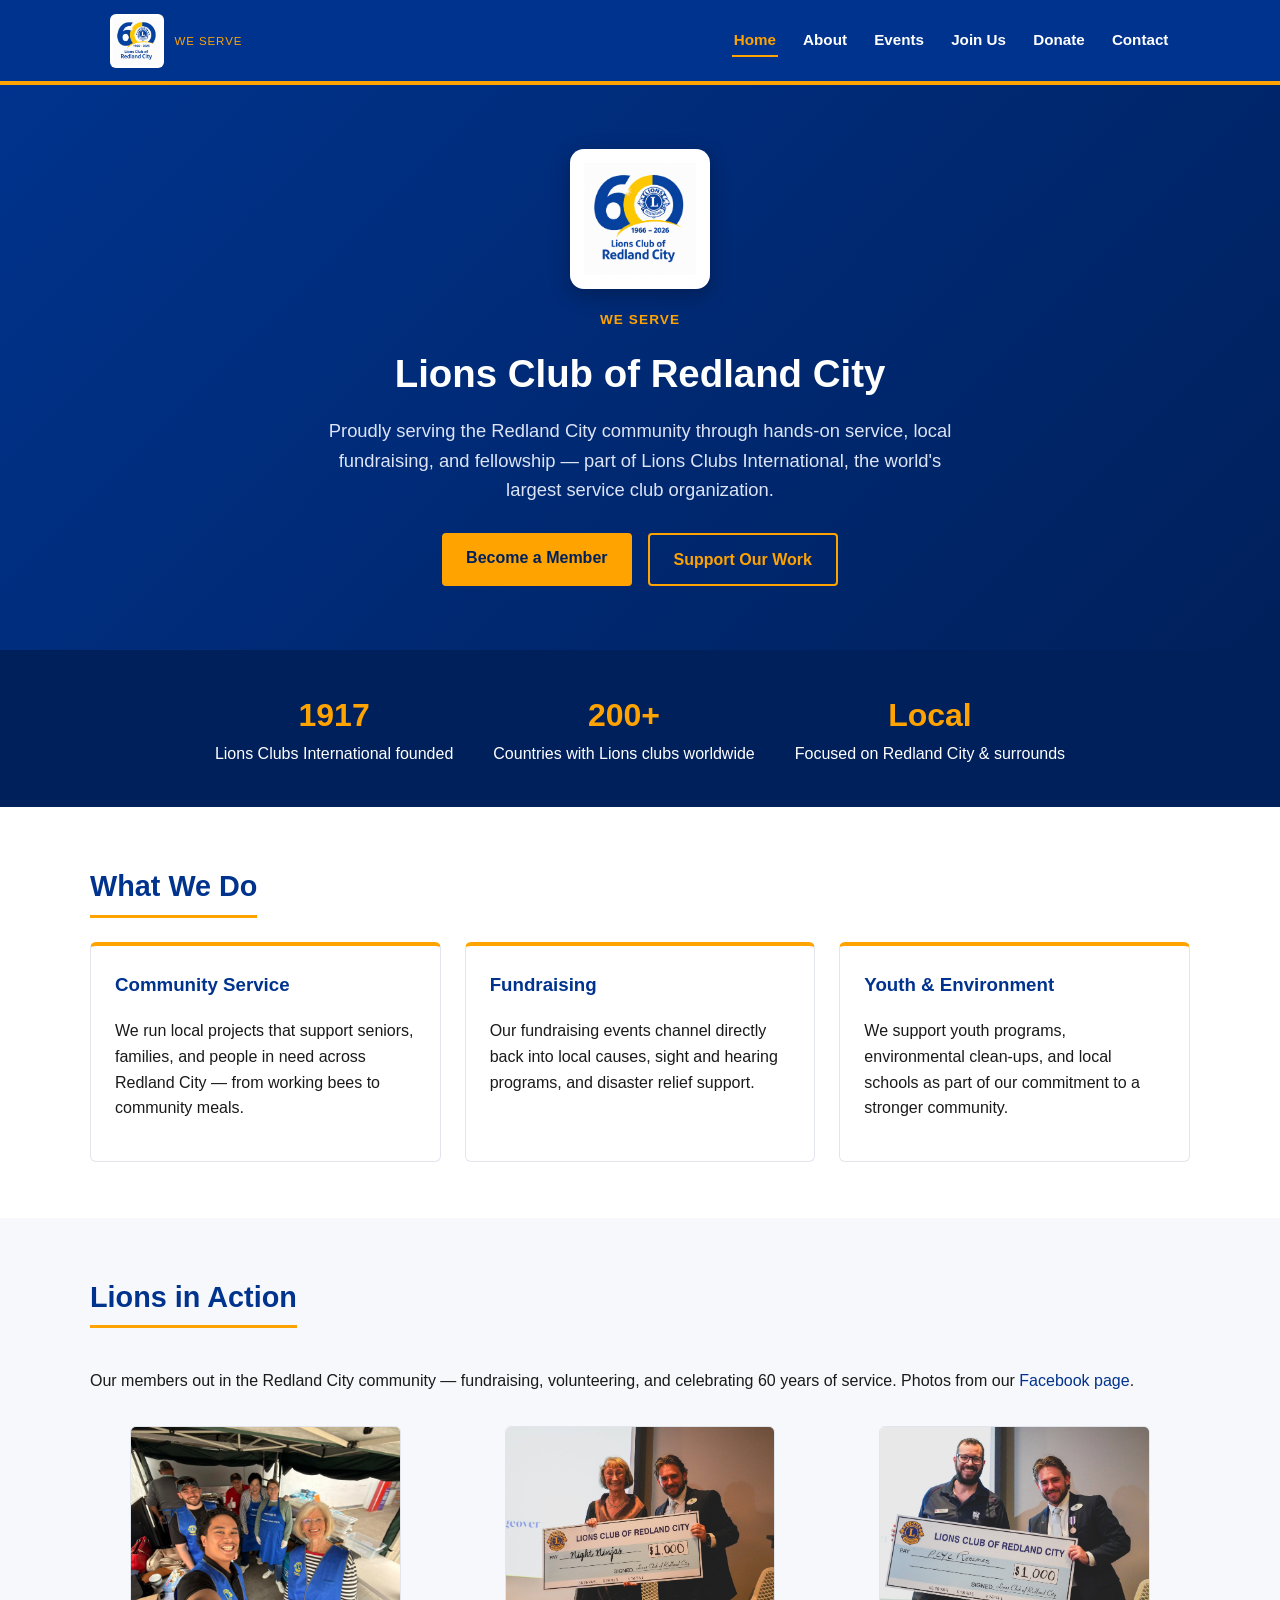
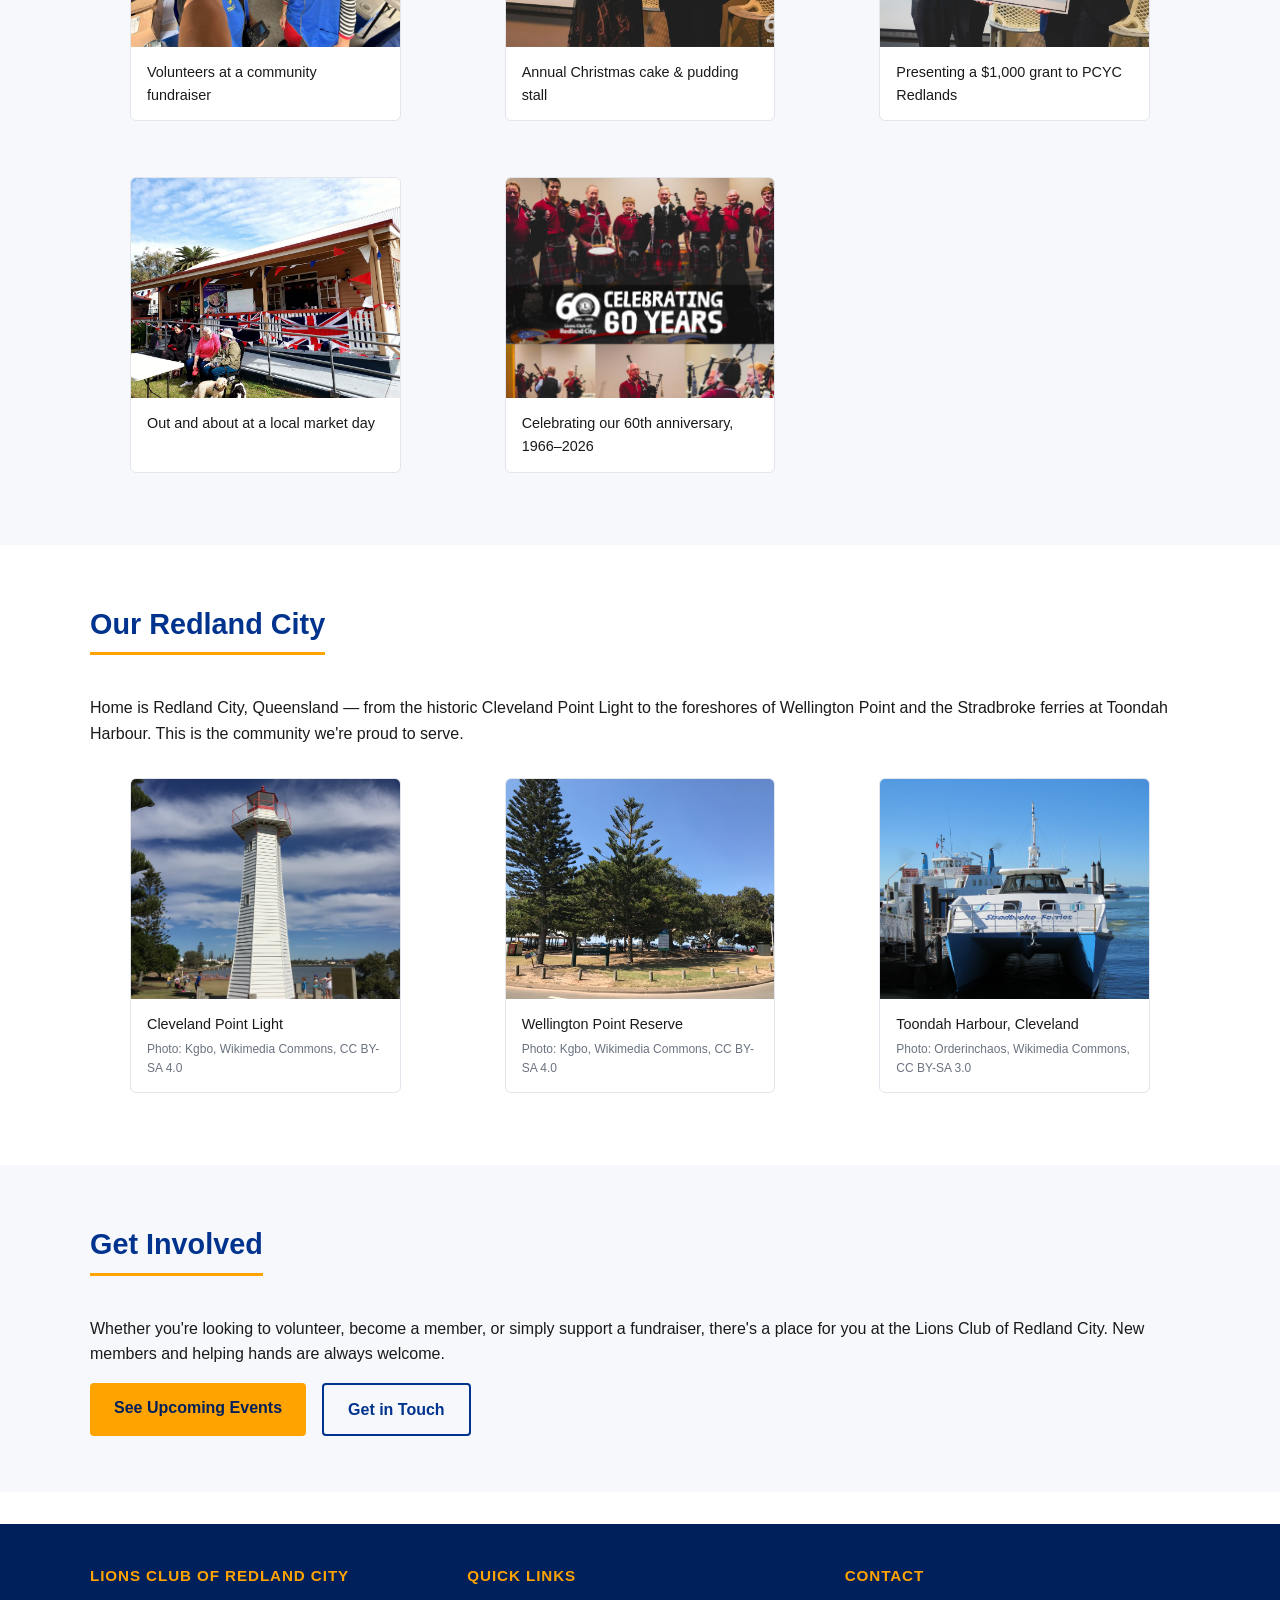
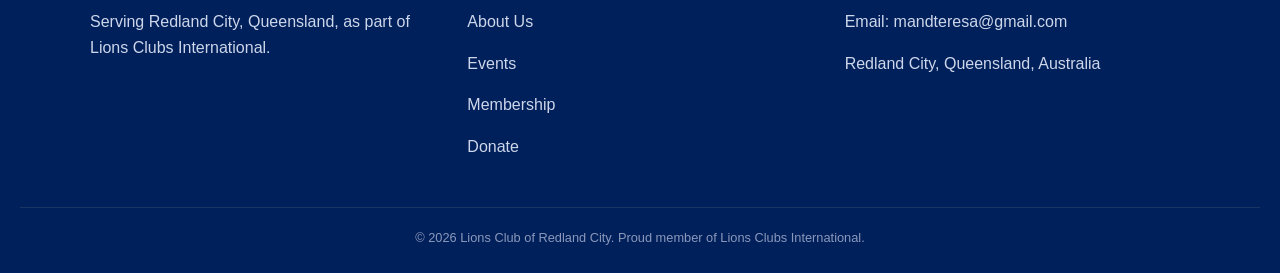
==== index.html @ 3c1c535f "Add Lions in Action photo gallery from club Facebook page" ====
<!DOCTYPE html>
<html lang="en">
<head>
<meta charset="UTF-8">
<meta name="viewport" content="width=device-width, initial-scale=1.0">
<title>Lions Club of Redland City</title>
<meta name="description" content="Lions Club of Redland City — serving our local community through service, fellowship, and fundraising in Redland City, Queensland.">
<link rel="icon" href="images/lions-logo.png">
<link rel="stylesheet" href="css/style.css">
</head>
<body>

<header class="site-header">
  <div class="header-inner">
    <a href="index.html" class="brand">
      <img src="images/lions-logo.png" alt="Lions Club of Redland City — 60th Anniversary 1966-2026" class="brand-logo">
      <span class="brand-text">
        <span class="club-tagline">We Serve</span>
      </span>
    </a>
    <button class="nav-toggle" aria-label="Toggle navigation" aria-expanded="false">&#9776;</button>
    <nav class="main-nav">
      <ul>
        <li><a href="index.html" class="active">Home</a></li>
        <li><a href="about.html">About</a></li>
        <li><a href="events.html">Events</a></li>
        <li><a href="membership.html">Join Us</a></li>
        <li><a href="donate.html">Donate</a></li>
        <li><a href="contact.html">Contact</a></li>
      </ul>
    </nav>
  </div>
</header>

<section class="hero">
  <img src="images/lions-logo.png" alt="Lions Club of Redland City — 60th Anniversary badge, 1966-2026" class="hero-logo">
  <div class="motto">We Serve</div>
  <h1>Lions Club of Redland City</h1>
  <p>Proudly serving the Redland City community through hands-on service, local fundraising, and fellowship — part of Lions Clubs International, the world's largest service club organization.</p>
  <div class="btn-row">
    <a href="membership.html" class="btn">Become a Member</a>
    <a href="donate.html" class="btn btn-outline">Support Our Work</a>
  </div>
</section>

<div class="stats">
  <div class="stat"><strong>1917</strong>Lions Clubs International founded</div>
  <div class="stat"><strong>200+</strong>Countries with Lions clubs worldwide</div>
  <div class="stat"><strong>Local</strong>Focused on Redland City &amp; surrounds</div>
</div>

<section>
  <div class="section-inner">
    <h2 class="section-title">What We Do</h2>
    <div class="grid">
      <div class="card">
        <h3>Community Service</h3>
        <p>We run local projects that support seniors, families, and people in need across Redland City — from working bees to community meals.</p>
      </div>
      <div class="card">
        <h3>Fundraising</h3>
        <p>Our fundraising events channel directly back into local causes, sight and hearing programs, and disaster relief support.</p>
      </div>
      <div class="card">
        <h3>Youth &amp; Environment</h3>
        <p>We support youth programs, environmental clean-ups, and local schools as part of our commitment to a stronger community.</p>
      </div>
    </div>
  </div>
</section>

<section class="soft">
  <div class="section-inner">
    <h2 class="section-title">Lions in Action</h2>
    <p>Our members out in the Redland City community — fundraising, volunteering, and celebrating 60 years of service. Photos from our <a href="https://www.facebook.com/LionsClubofRedlandCity/" target="_blank" rel="noopener">Facebook page</a>.</p>
    <div class="photo-grid">
      <figure class="photo-card">
        <img src="images/volunteers-community-bbq.jpg" alt="Lions Club of Redland City volunteers in branded vests at a community stall">
        <figcaption>Volunteers at a community fundraiser</figcaption>
      </figure>
      <figure class="photo-card">
        <img src="images/member-christmas-cake-stall.jpg" alt="A Lions Club of Redland City member selling Christmas cakes and puddings at a stall">
        <figcaption>Annual Christmas cake &amp; pudding stall</figcaption>
      </figure>
      <figure class="photo-card">
        <img src="images/cheque-presentation-pcyc-redlands.jpg" alt="Lions Club of Redland City presenting a $1,000 cheque to PCYC Redlands">
        <figcaption>Presenting a $1,000 grant to PCYC Redlands</figcaption>
      </figure>
      <figure class="photo-card">
        <img src="images/community-market-day.jpg" alt="Lions Club of Redland City members at a community market day with bunting and stalls">
        <figcaption>Out and about at a local market day</figcaption>
      </figure>
      <figure class="photo-card">
        <img src="images/60th-anniversary-pipe-band.jpg" alt="Bagpipe band performing at the Lions Club of Redland City's 60th anniversary celebration">
        <figcaption>Celebrating our 60th anniversary, 1966&ndash;2026</figcaption>
      </figure>
    </div>
  </div>
</section>

<section>
  <div class="section-inner">
    <h2 class="section-title">Our Redland City</h2>
    <p>Home is Redland City, Queensland — from the historic Cleveland Point Light to the foreshores of Wellington Point and the Stradbroke ferries at Toondah Harbour. This is the community we're proud to serve.</p>
    <div class="photo-grid">
      <figure class="photo-card">
        <img src="images/cleveland-point-light.jpg" alt="Cleveland Point Light, a heritage lighthouse in Cleveland, Redland City">
        <figcaption>
          Cleveland Point Light
          <span class="credit">Photo: Kgbo, <a href="https://commons.wikimedia.org/wiki/File:Cleveland_Point_Light,_Brisbane_Queensland_May_2016.jpg" target="_blank" rel="noopener">Wikimedia Commons</a>, CC BY-SA 4.0</span>
        </figcaption>
      </figure>
      <figure class="photo-card">
        <img src="images/wellington-point-reserve.jpg" alt="Wellington Point Reserve foreshore, Redland City">
        <figcaption>
          Wellington Point Reserve
          <span class="credit">Photo: Kgbo, <a href="https://commons.wikimedia.org/wiki/File:Wellington_Point_Reserve,_Queensland.jpg" target="_blank" rel="noopener">Wikimedia Commons</a>, CC BY-SA 4.0</span>
        </figcaption>
      </figure>
      <figure class="photo-card">
        <img src="images/toondah-harbour-ferries.jpg" alt="Stradbroke Island ferries at Toondah Harbour, Cleveland">
        <figcaption>
          Toondah Harbour, Cleveland
          <span class="credit">Photo: Orderinchaos, <a href="https://commons.wikimedia.org/wiki/File:Stradbroke_Ferries_at_Cleveland_Toondah.jpg" target="_blank" rel="noopener">Wikimedia Commons</a>, CC BY-SA 3.0</span>
        </figcaption>
      </figure>
    </div>
  </div>
</section>

<section class="soft">
  <div class="section-inner">
    <h2 class="section-title">Get Involved</h2>
    <p>Whether you're looking to volunteer, become a member, or simply support a fundraiser, there's a place for you at the Lions Club of Redland City. New members and helping hands are always welcome.</p>
    <div class="btn-row" style="justify-content:flex-start;">
      <a href="events.html" class="btn">See Upcoming Events</a>
      <a href="contact.html" class="btn btn-outline" style="border-color:var(--lions-blue); color:var(--lions-blue);">Get in Touch</a>
    </div>
  </div>
</section>

<footer class="site-footer">
  <div class="footer-inner">
    <div>
      <h4>Lions Club of Redland City</h4>
      <p>Serving Redland City, Queensland, as part of Lions Clubs International.</p>
    </div>
    <div>
      <h4>Quick Links</h4>
      <p><a href="about.html">About Us</a></p>
      <p><a href="events.html">Events</a></p>
      <p><a href="membership.html">Membership</a></p>
      <p><a href="donate.html">Donate</a></p>
    </div>
    <div>
      <h4>Contact</h4>
      <p>Email: <a href="mailto:mandteresa@gmail.com">mandteresa@gmail.com</a></p>
      <p>Redland City, Queensland, Australia</p>
    </div>
  </div>
  <div class="footer-bottom">
    &copy; <span id="current-year"></span> Lions Club of Redland City. Proud member of Lions Clubs International.
  </div>
</footer>

<script src="js/script.js"></script>
</body>
</html>
---- css/style.css ----
/* Lions Club of Redland City — brand palette
   Gold:  #FFA300  (Lions gold)
   Blue:  #00338D  (Lions blue)
   Navy:  #00205B  (deep accent)
*/

:root {
  --lions-gold: #FFA300;
  --lions-gold-dark: #E08E00;
  --lions-blue: #00338D;
  --lions-navy: #00205B;
  --ink: #1a1a1a;
  --paper: #ffffff;
  --paper-soft: #f7f8fb;
  --border: #e2e5ec;
  --max-width: 1100px;
}

* { box-sizing: border-box; }

body {
  margin: 0;
  font-family: "Segoe UI", Roboto, Helvetica, Arial, sans-serif;
  color: var(--ink);
  background: var(--paper);
  line-height: 1.6;
}

img { max-width: 100%; display: block; }

a { color: var(--lions-blue); text-decoration: none; }
a:hover { text-decoration: underline; }

.container {
  max-width: var(--max-width);
  margin: 0 auto;
  padding: 0 1.25rem;
}

/* Header / nav */
header.site-header {
  background: var(--lions-blue);
  border-bottom: 4px solid var(--lions-gold);
}

.header-inner {
  display: flex;
  align-items: center;
  justify-content: space-between;
  padding: 0.85rem 1.25rem;
  max-width: var(--max-width);
  margin: 0 auto;
}

.brand {
  display: flex;
  align-items: center;
  gap: 0.65rem;
  color: #fff;
}

.brand:hover { text-decoration: none; }

.brand-emblem {
  width: 44px;
  height: 44px;
  flex-shrink: 0;
}

.brand-logo {
  height: 54px;
  width: 54px;
  flex-shrink: 0;
  background: #fff;
  border-radius: 6px;
  padding: 3px;
  object-fit: contain;
}

.hero-logo {
  height: 140px;
  width: 140px;
  object-fit: contain;
  background: #fff;
  border-radius: 14px;
  padding: 14px;
  margin: 0 auto 1.25rem;
  display: block;
  box-shadow: 0 6px 20px rgba(0,0,0,0.28);
}

.brand-text {
  line-height: 1.15;
}

.brand-text .club-name {
  font-weight: 700;
  font-size: 1.05rem;
  letter-spacing: 0.02em;
  color: #fff;
}

.brand-text .club-tagline {
  font-size: 0.72rem;
  color: var(--lions-gold);
  text-transform: uppercase;
  letter-spacing: 0.08em;
}

nav.main-nav ul {
  list-style: none;
  display: flex;
  gap: 1.5rem;
  margin: 0;
  padding: 0;
}

nav.main-nav a {
  color: #fff;
  font-weight: 600;
  font-size: 0.95rem;
  padding: 0.4rem 0.1rem;
  border-bottom: 2px solid transparent;
}

nav.main-nav a:hover,
nav.main-nav a.active {
  color: var(--lions-gold);
  text-decoration: none;
  border-bottom-color: var(--lions-gold);
}

.nav-toggle {
  display: none;
  background: none;
  border: 2px solid var(--lions-gold);
  color: var(--lions-gold);
  font-size: 1.3rem;
  padding: 0.3rem 0.6rem;
  border-radius: 4px;
  cursor: pointer;
}

/* Hero */
.hero {
  background: linear-gradient(135deg, var(--lions-blue) 0%, var(--lions-navy) 100%);
  color: #fff;
  padding: 4rem 1.25rem;
  text-align: center;
}

.hero h1 {
  font-size: 2.4rem;
  margin: 0 0 0.75rem;
}

.hero p {
  font-size: 1.15rem;
  max-width: 640px;
  margin: 0 auto 1.75rem;
  color: #dce4f5;
}

.hero .motto {
  color: var(--lions-gold);
  font-weight: 700;
  letter-spacing: 0.08em;
  text-transform: uppercase;
  font-size: 0.85rem;
  margin-bottom: 0.75rem;
}

/* Buttons */
.btn {
  display: inline-block;
  background: var(--lions-gold);
  color: var(--lions-navy);
  font-weight: 700;
  padding: 0.75rem 1.5rem;
  border-radius: 4px;
  border: none;
  cursor: pointer;
  font-size: 1rem;
}

.btn:hover {
  background: var(--lions-gold-dark);
  text-decoration: none;
}

.btn-outline {
  background: transparent;
  border: 2px solid var(--lions-gold);
  color: var(--lions-gold);
}

.btn-outline:hover {
  background: var(--lions-gold);
  color: var(--lions-navy);
}

.btn-row {
  display: flex;
  gap: 1rem;
  justify-content: center;
  flex-wrap: wrap;
}

/* Sections */
section {
  padding: 3.5rem 1.25rem;
}

section.soft { background: var(--paper-soft); }

.section-inner {
  max-width: var(--max-width);
  margin: 0 auto;
}

h2.section-title {
  color: var(--lions-blue);
  font-size: 1.8rem;
  margin-top: 0;
  border-bottom: 3px solid var(--lions-gold);
  display: inline-block;
  padding-bottom: 0.35rem;
  margin-bottom: 1.5rem;
}

/* Cards / grid */
.grid {
  display: grid;
  grid-template-columns: repeat(auto-fit, minmax(240px, 1fr));
  gap: 1.5rem;
}

.card {
  background: #fff;
  border: 1px solid var(--border);
  border-top: 4px solid var(--lions-gold);
  border-radius: 6px;
  padding: 1.5rem;
}

.card h3 {
  color: var(--lions-blue);
  margin-top: 0;
}

/* Stats strip */
.stats {
  display: flex;
  flex-wrap: wrap;
  justify-content: center;
  gap: 2.5rem;
  text-align: center;
}

.stats .stat strong {
  display: block;
  font-size: 2rem;
  color: var(--lions-gold);
}

.stats {
  background: var(--lions-navy);
  color: #fff;
  padding: 2.5rem 1.25rem;
}

/* Photo gallery */
.photo-grid {
  display: grid;
  grid-template-columns: repeat(auto-fit, minmax(260px, 1fr));
  gap: 1.5rem;
}

.photo-card {
  background: #fff;
  border: 1px solid var(--border);
  border-radius: 6px;
  overflow: hidden;
}

.photo-card img {
  width: 100%;
  height: 220px;
  object-fit: cover;
}

.photo-card figcaption {
  padding: 0.85rem 1rem;
  font-size: 0.9rem;
  color: var(--ink);
}

.photo-card figcaption .credit {
  display: block;
  font-size: 0.75rem;
  color: #6b7280;
  margin-top: 0.25rem;
}

.photo-card figcaption .credit a { color: #6b7280; }

/* Tables (events) */
table.events-table {
  width: 100%;
  border-collapse: collapse;
  background: #fff;
}

table.events-table th,
table.events-table td {
  text-align: left;
  padding: 0.85rem 1rem;
  border-bottom: 1px solid var(--border);
}

table.events-table th {
  background: var(--lions-blue);
  color: #fff;
}

table.events-table tr:hover td { background: var(--paper-soft); }

/* Forms */
form.contact-form {
  display: grid;
  gap: 1rem;
  max-width: 560px;
}

form.contact-form label {
  font-weight: 600;
  font-size: 0.9rem;
  display: block;
  margin-bottom: 0.3rem;
}

form.contact-form input,
form.contact-form textarea {
  width: 100%;
  padding: 0.65rem 0.75rem;
  border: 1px solid var(--border);
  border-radius: 4px;
  font-family: inherit;
  font-size: 1rem;
}

form.contact-form textarea { min-height: 140px; resize: vertical; }

.note {
  background: #fff7e6;
  border-left: 4px solid var(--lions-gold);
  padding: 0.9rem 1.1rem;
  font-size: 0.92rem;
  margin: 1.5rem 0;
}

/* Footer */
footer.site-footer {
  background: var(--lions-navy);
  color: #cdd6ea;
  padding: 2.5rem 1.25rem 1.5rem;
  margin-top: 2rem;
}

.footer-inner {
  max-width: var(--max-width);
  margin: 0 auto;
  display: grid;
  grid-template-columns: repeat(auto-fit, minmax(200px, 1fr));
  gap: 2rem;
}

.footer-inner h4 {
  color: var(--lions-gold);
  margin-top: 0;
  font-size: 0.95rem;
  text-transform: uppercase;
  letter-spacing: 0.06em;
}

.footer-inner a { color: #cdd6ea; }
.footer-inner a:hover { color: var(--lions-gold); }

.footer-bottom {
  text-align: center;
  font-size: 0.8rem;
  color: #8b98bb;
  margin-top: 2rem;
  border-top: 1px solid #1c3566;
  padding-top: 1.25rem;
}

/* Responsive nav */
@media (max-width: 760px) {
  .nav-toggle { display: inline-block; }

  nav.main-nav {
    display: none;
    width: 100%;
  }

  nav.main-nav.open { display: block; }

  nav.main-nav ul {
    flex-direction: column;
    gap: 0;
    padding: 0.5rem 0 1rem;
  }

  nav.main-nav li { border-top: 1px solid rgba(255,255,255,0.15); }
  nav.main-nav a { display: block; padding: 0.7rem 0.25rem; }

  .header-inner { flex-wrap: wrap; }

  .hero h1 { font-size: 1.8rem; }
}
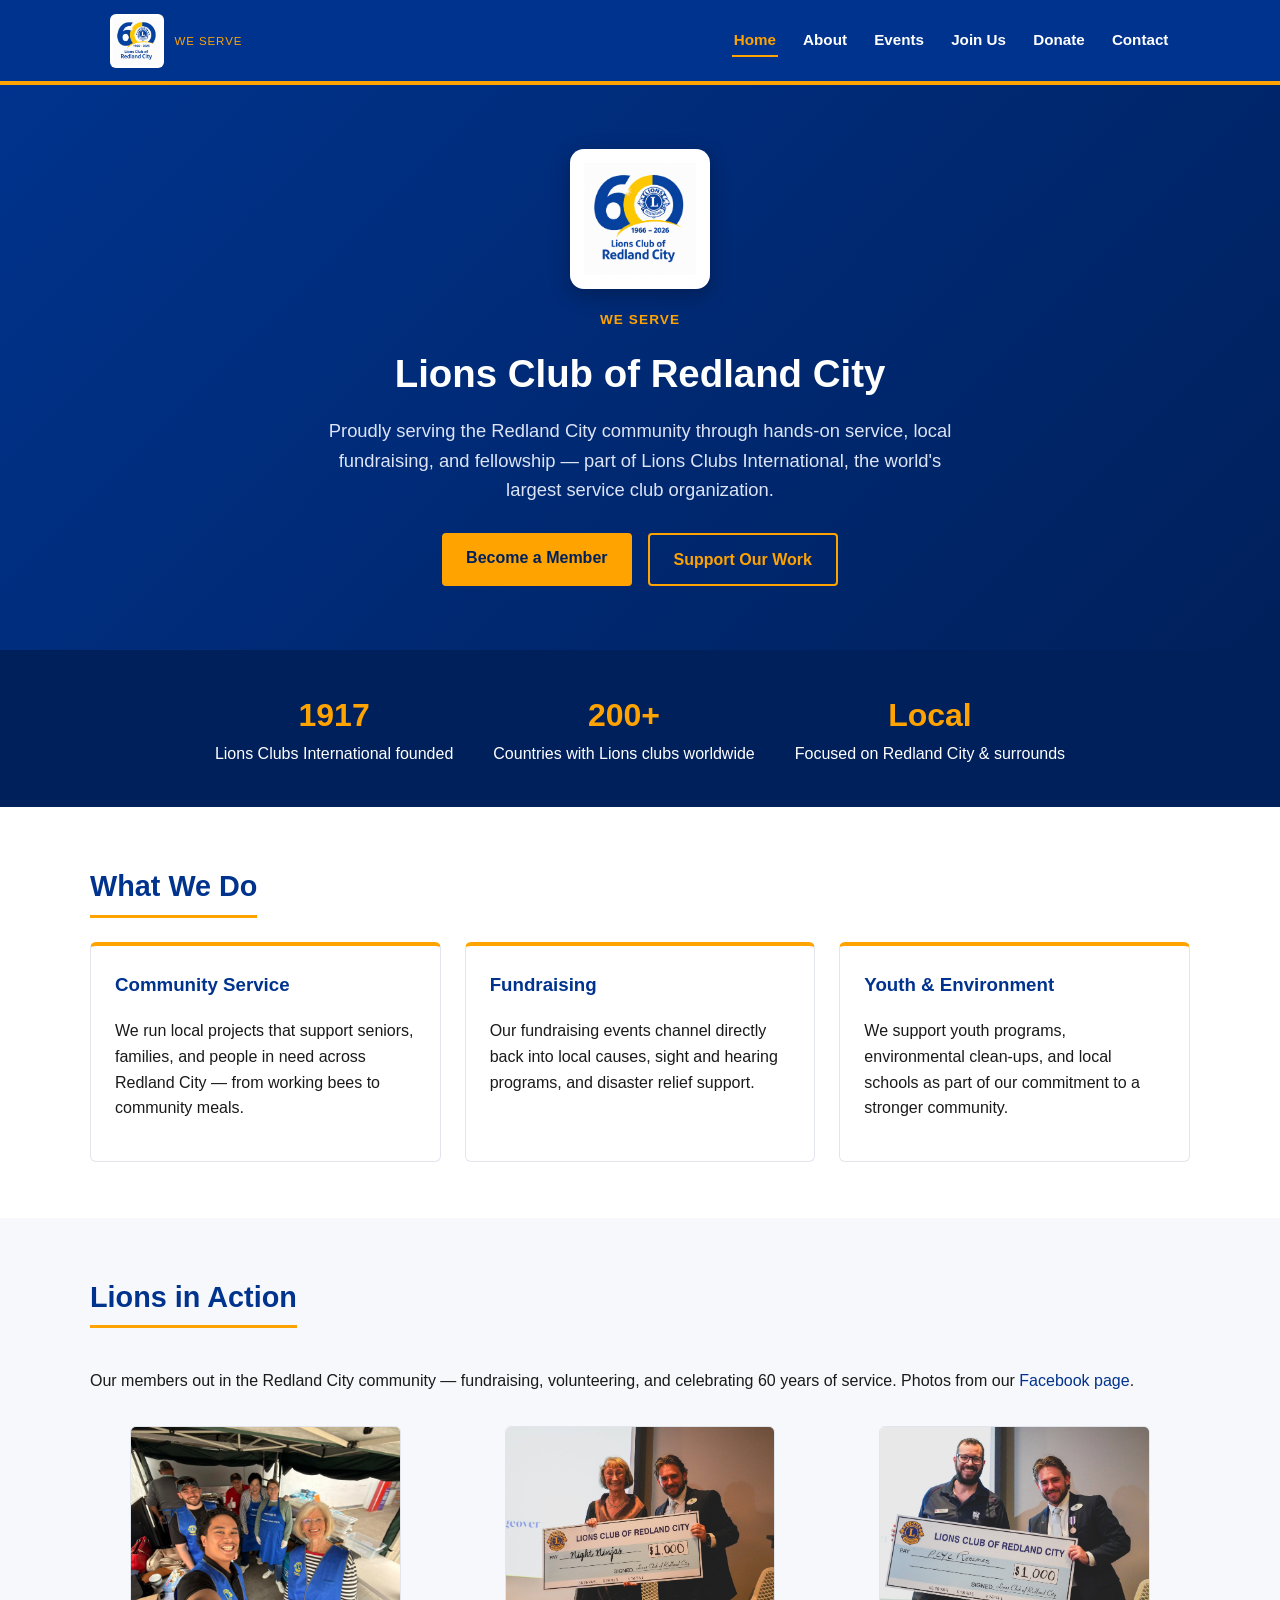
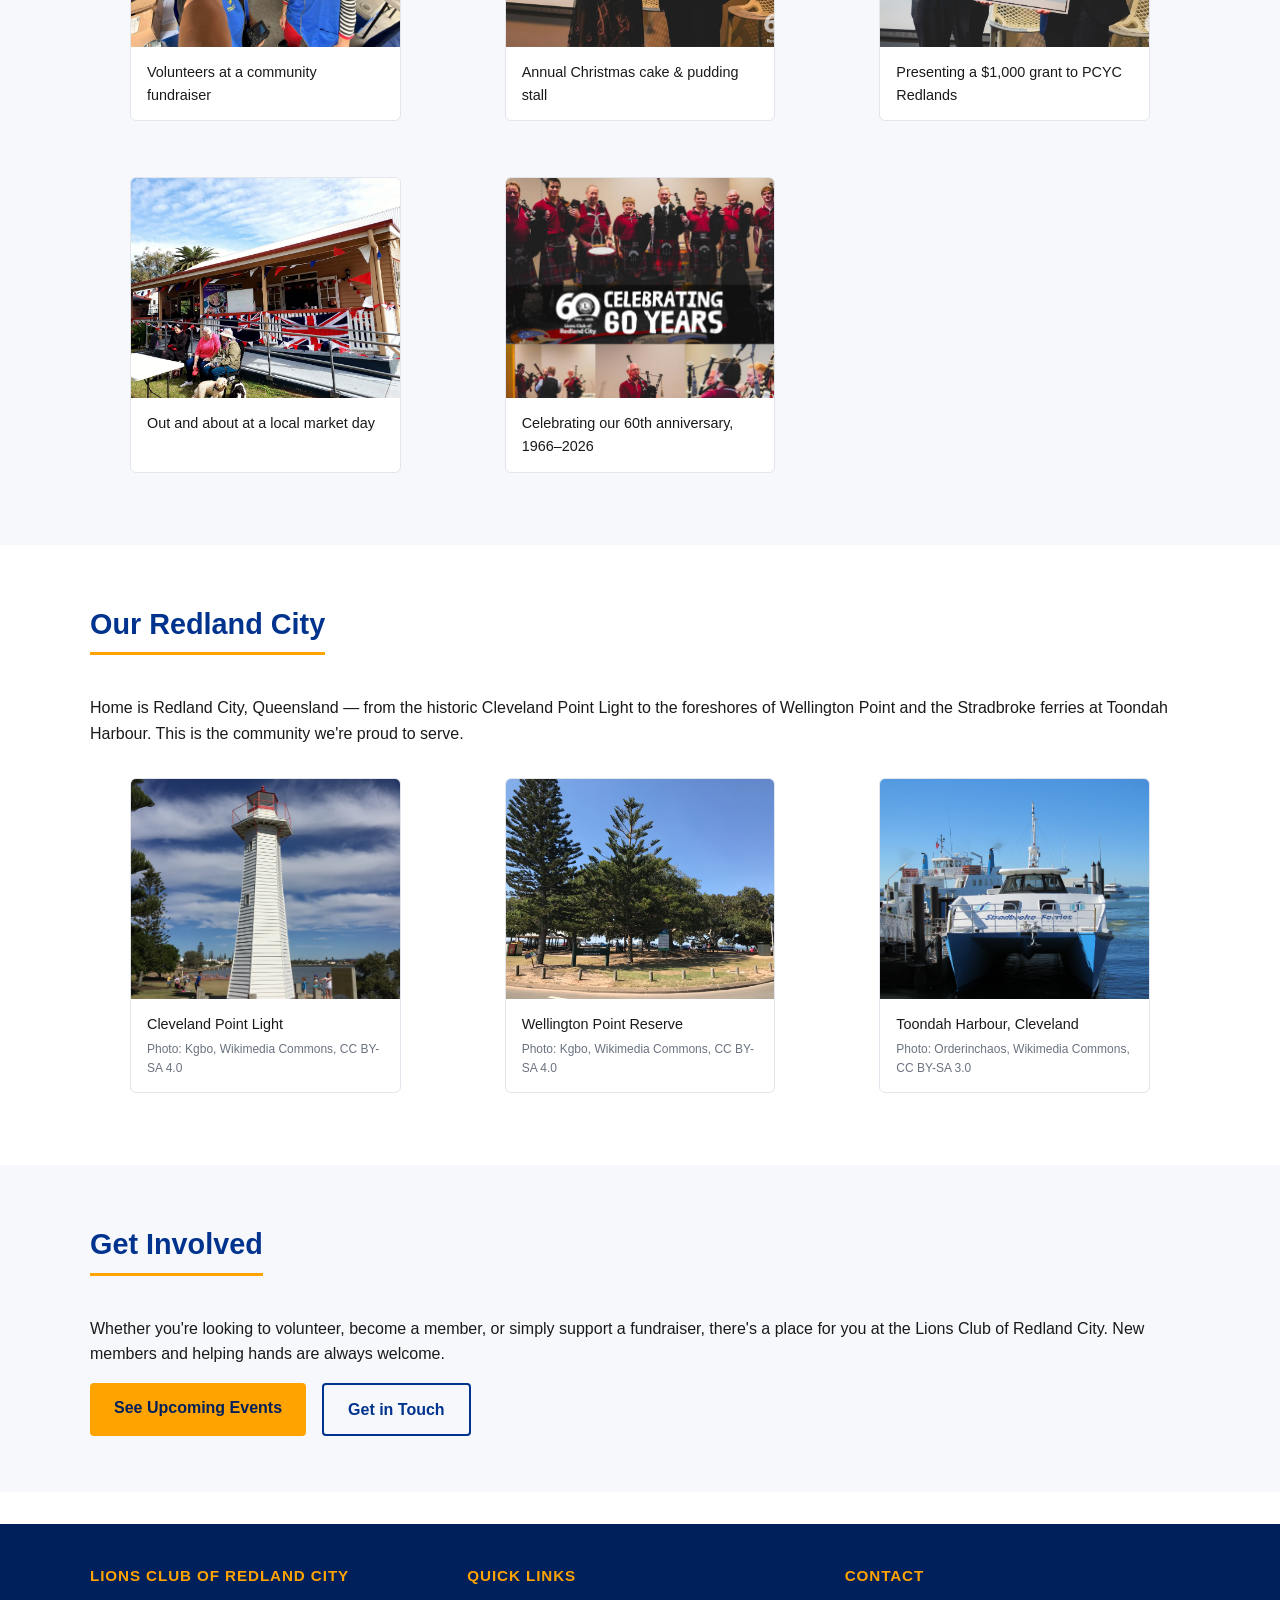
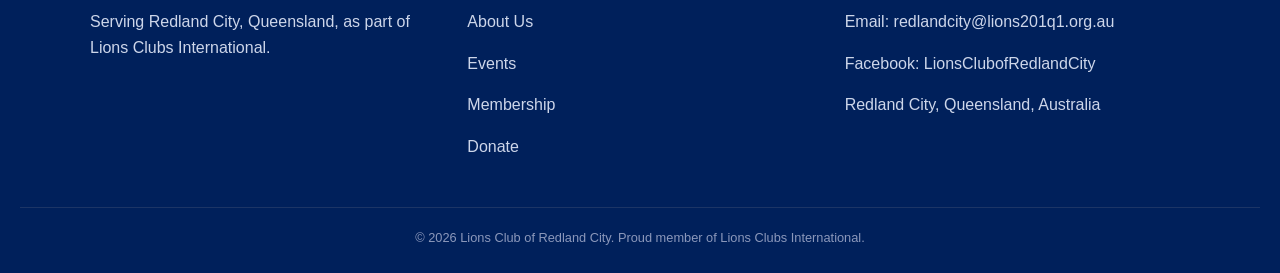
==== commit ea507540: "Update contact email to club address and add Facebook link" ====
--- a/index.html
+++ b/index.html
@@ -154,7 +154,8 @@
     </div>
     <div>
       <h4>Contact</h4>
-      <p>Email: <a href="mailto:mandteresa@gmail.com">mandteresa@gmail.com</a></p>
+      <p>Email: <a href="mailto:redlandcity@lions201q1.org.au">redlandcity@lions201q1.org.au</a></p>
+      <p>Facebook: <a href="https://www.facebook.com/LionsClubofRedlandCity/" target="_blank" rel="noopener">LionsClubofRedlandCity</a></p>
       <p>Redland City, Queensland, Australia</p>
     </div>
   </div>
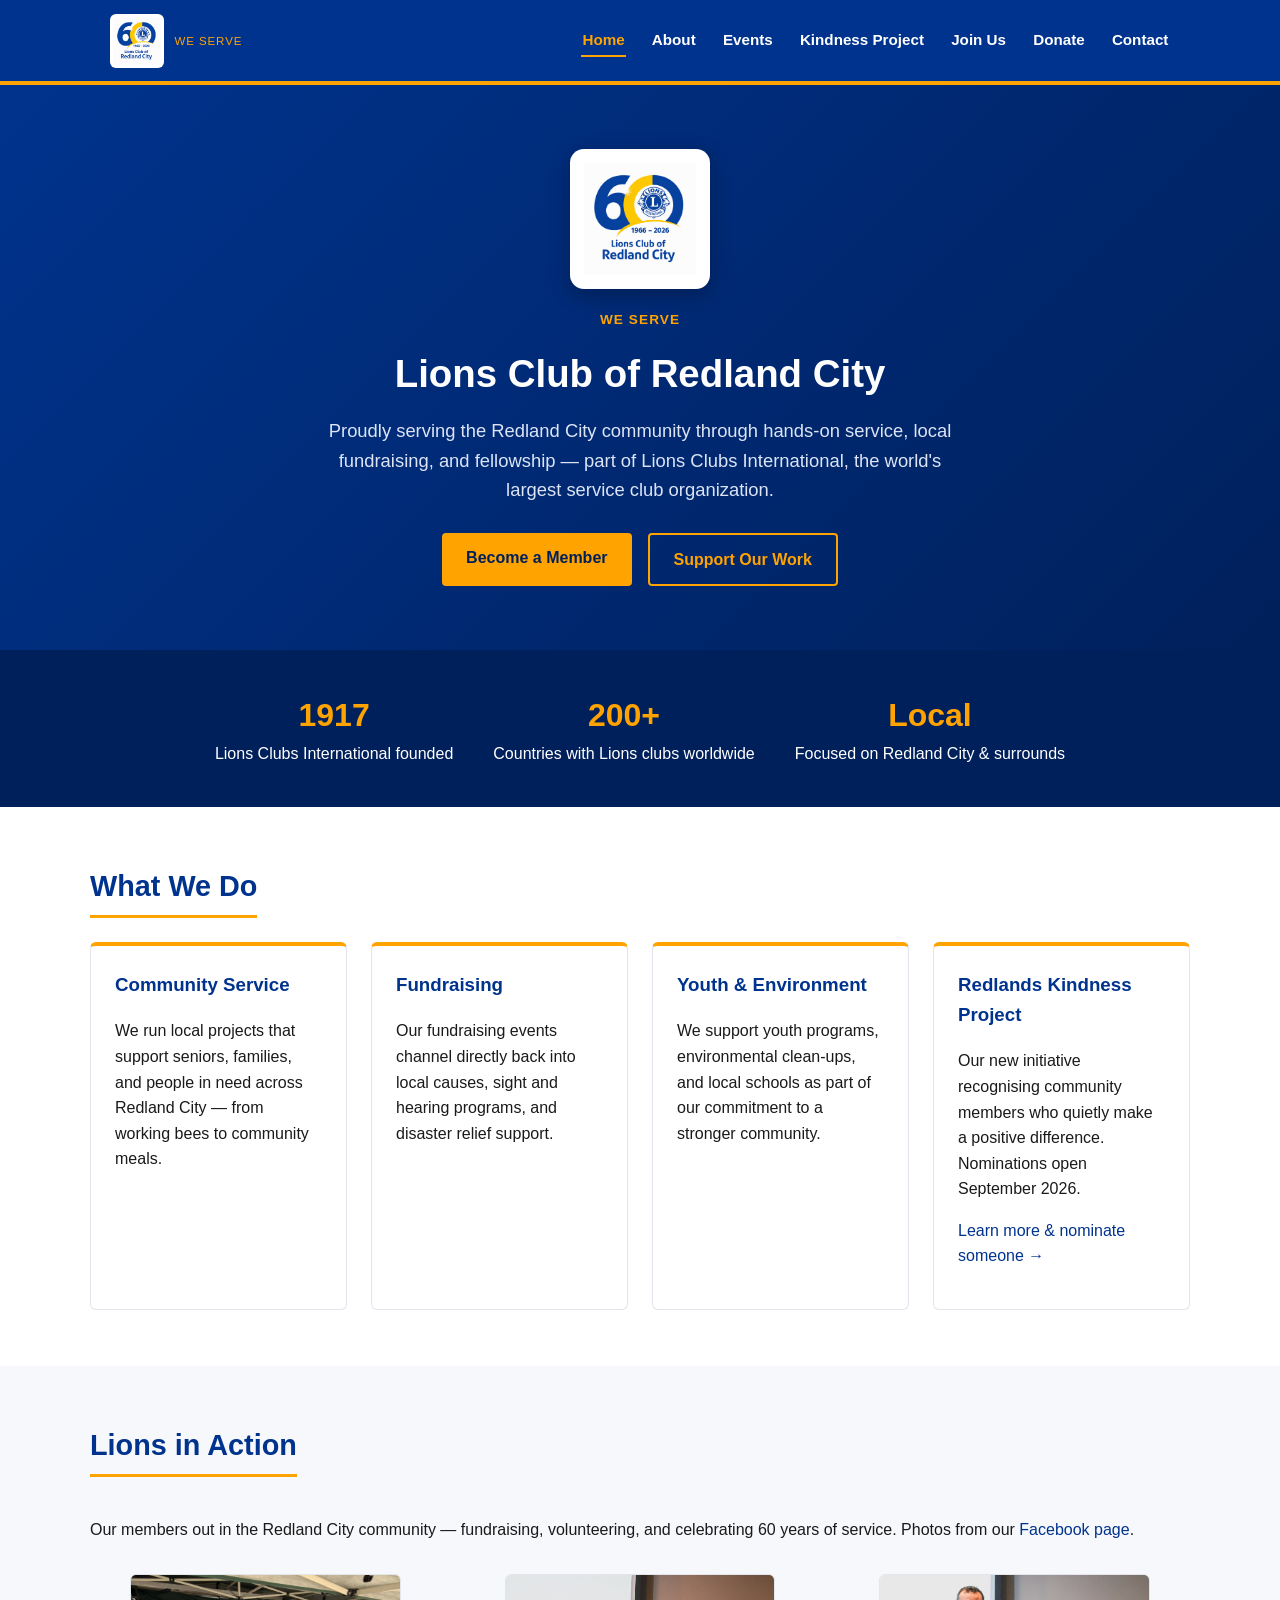
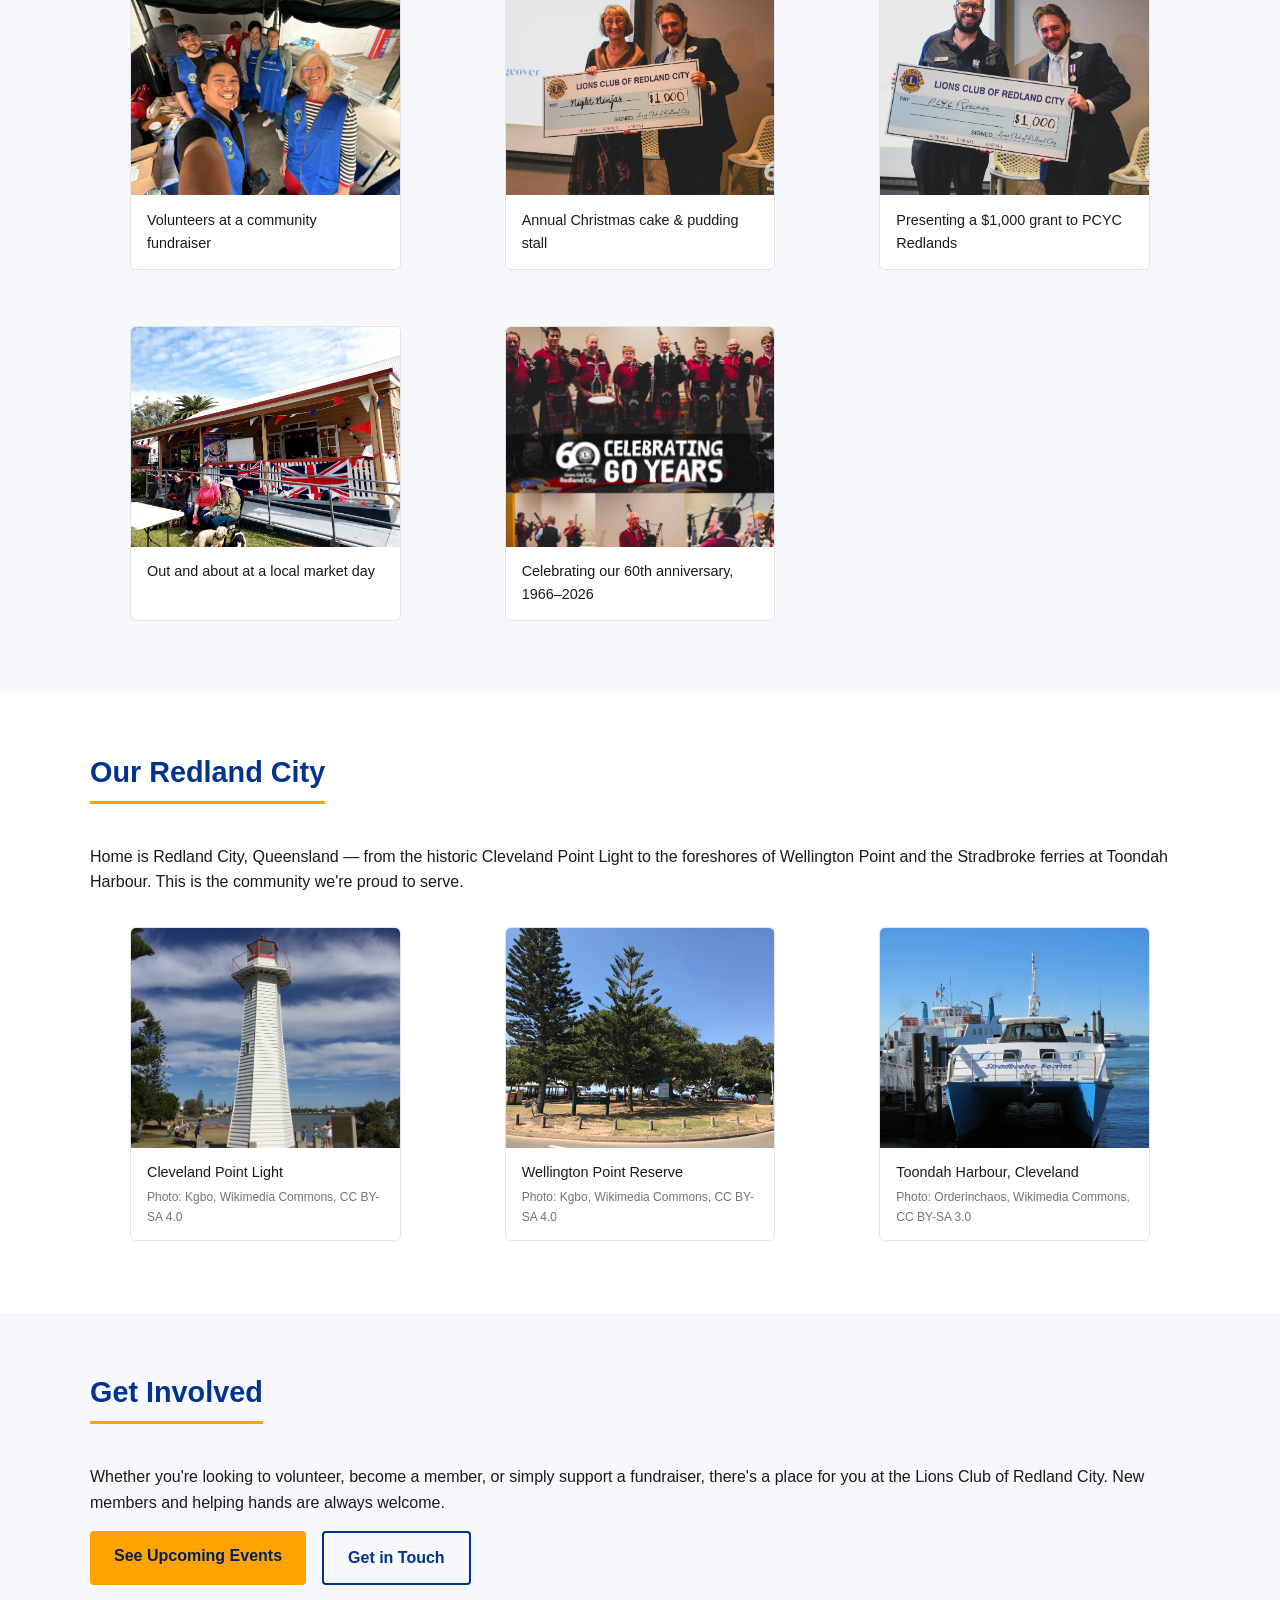
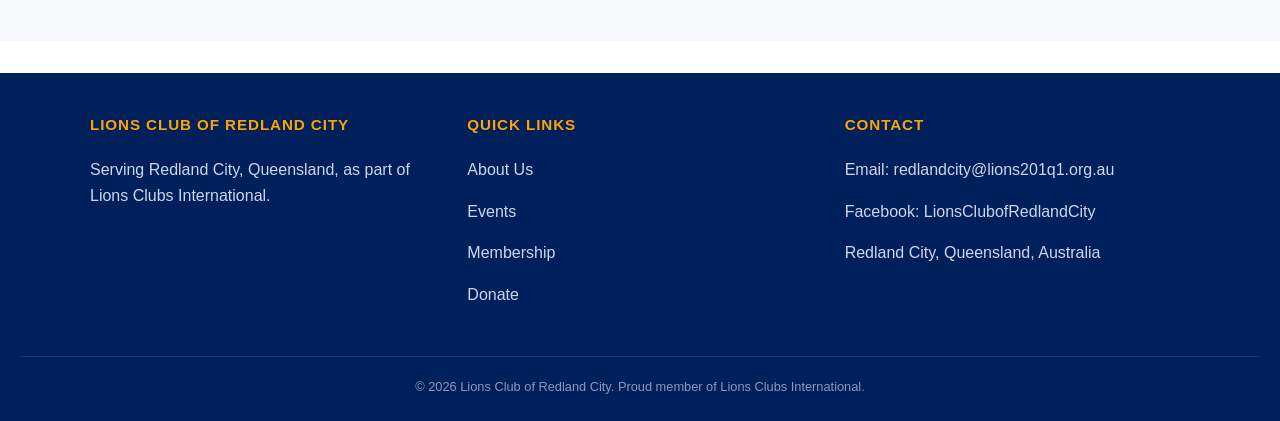
==== commit c7d7feee: "Add Redlands Kindness Project page with nomination form" ====
--- a/index.html
+++ b/index.html
@@ -24,6 +24,7 @@
         <li><a href="index.html" class="active">Home</a></li>
         <li><a href="about.html">About</a></li>
         <li><a href="events.html">Events</a></li>
+        <li><a href="kindness-project.html">Kindness Project</a></li>
         <li><a href="membership.html">Join Us</a></li>
         <li><a href="donate.html">Donate</a></li>
         <li><a href="contact.html">Contact</a></li>
@@ -64,6 +65,11 @@
       <div class="card">
         <h3>Youth &amp; Environment</h3>
         <p>We support youth programs, environmental clean-ups, and local schools as part of our commitment to a stronger community.</p>
+      </div>
+      <div class="card">
+        <h3>Redlands Kindness Project</h3>
+        <p>Our new initiative recognising community members who quietly make a positive difference. Nominations open September 2026.</p>
+        <p><a href="kindness-project.html">Learn more &amp; nominate someone &rarr;</a></p>
       </div>
     </div>
   </div>
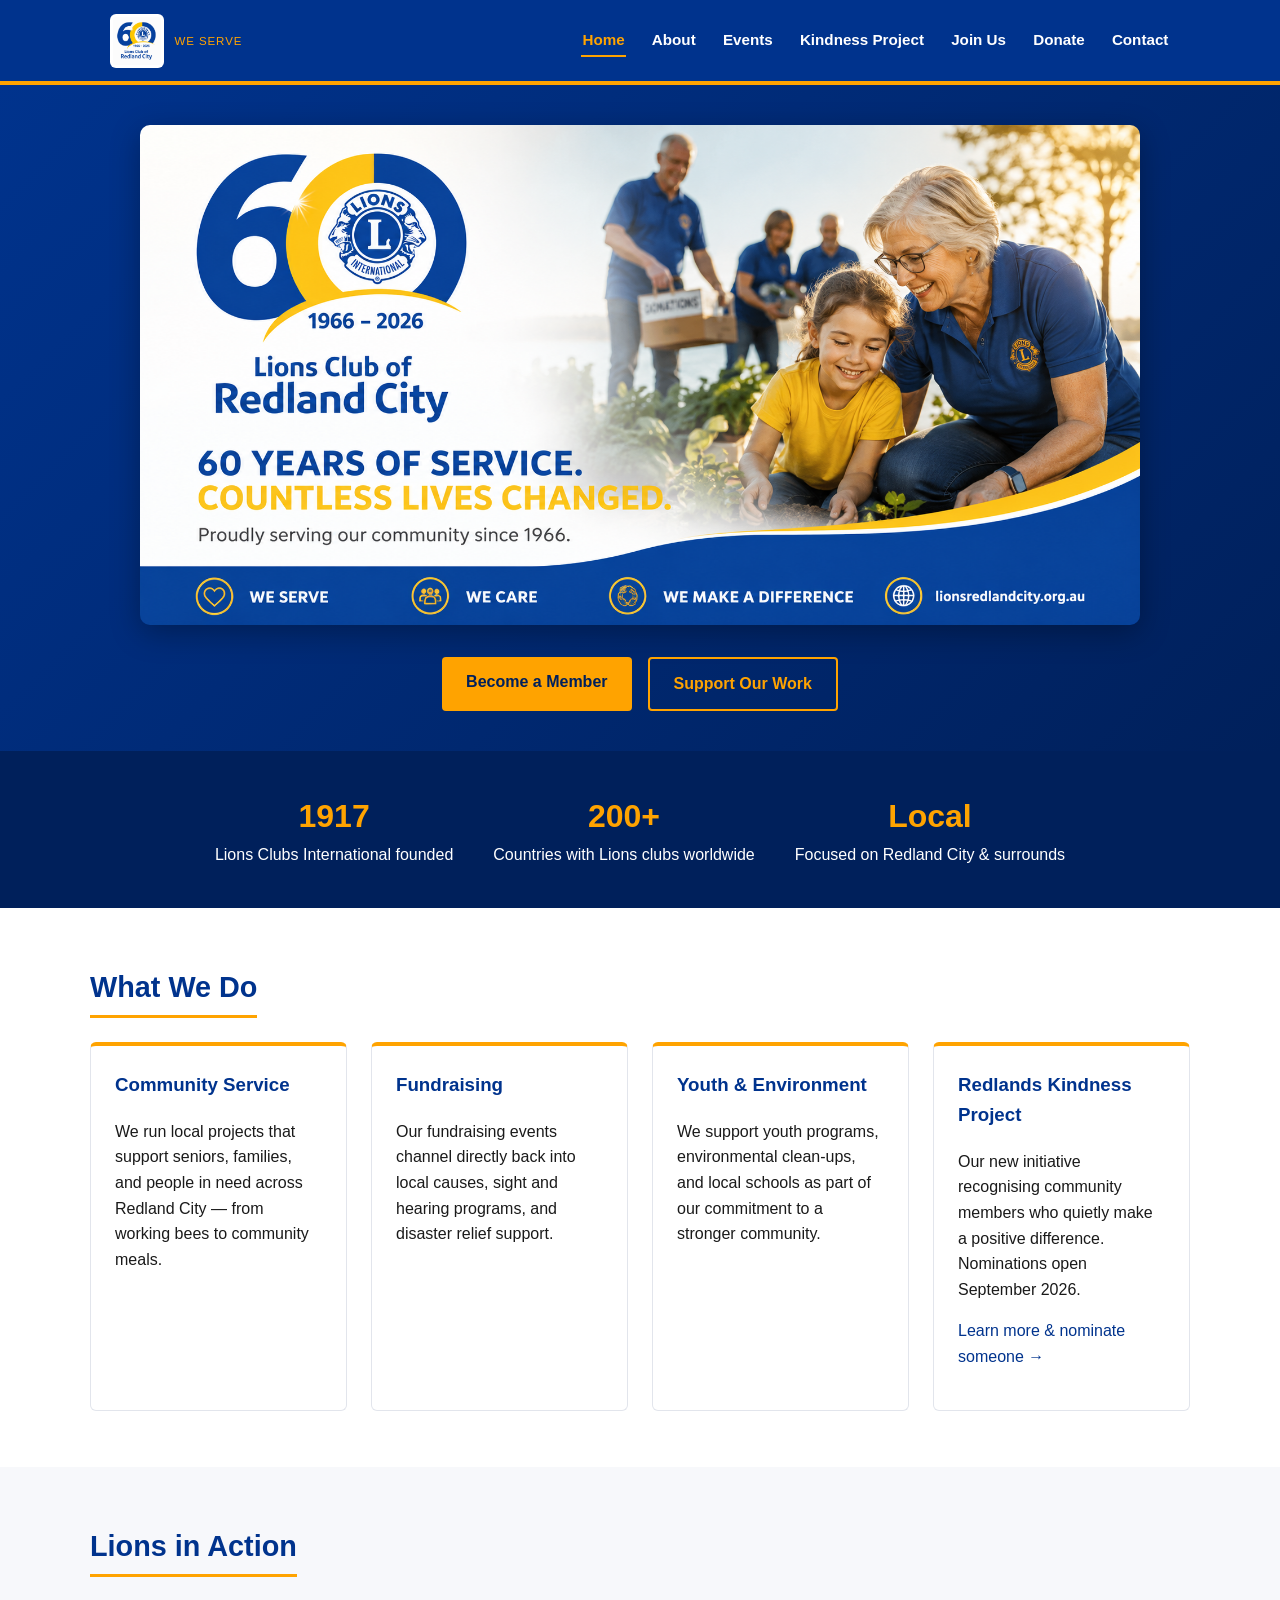
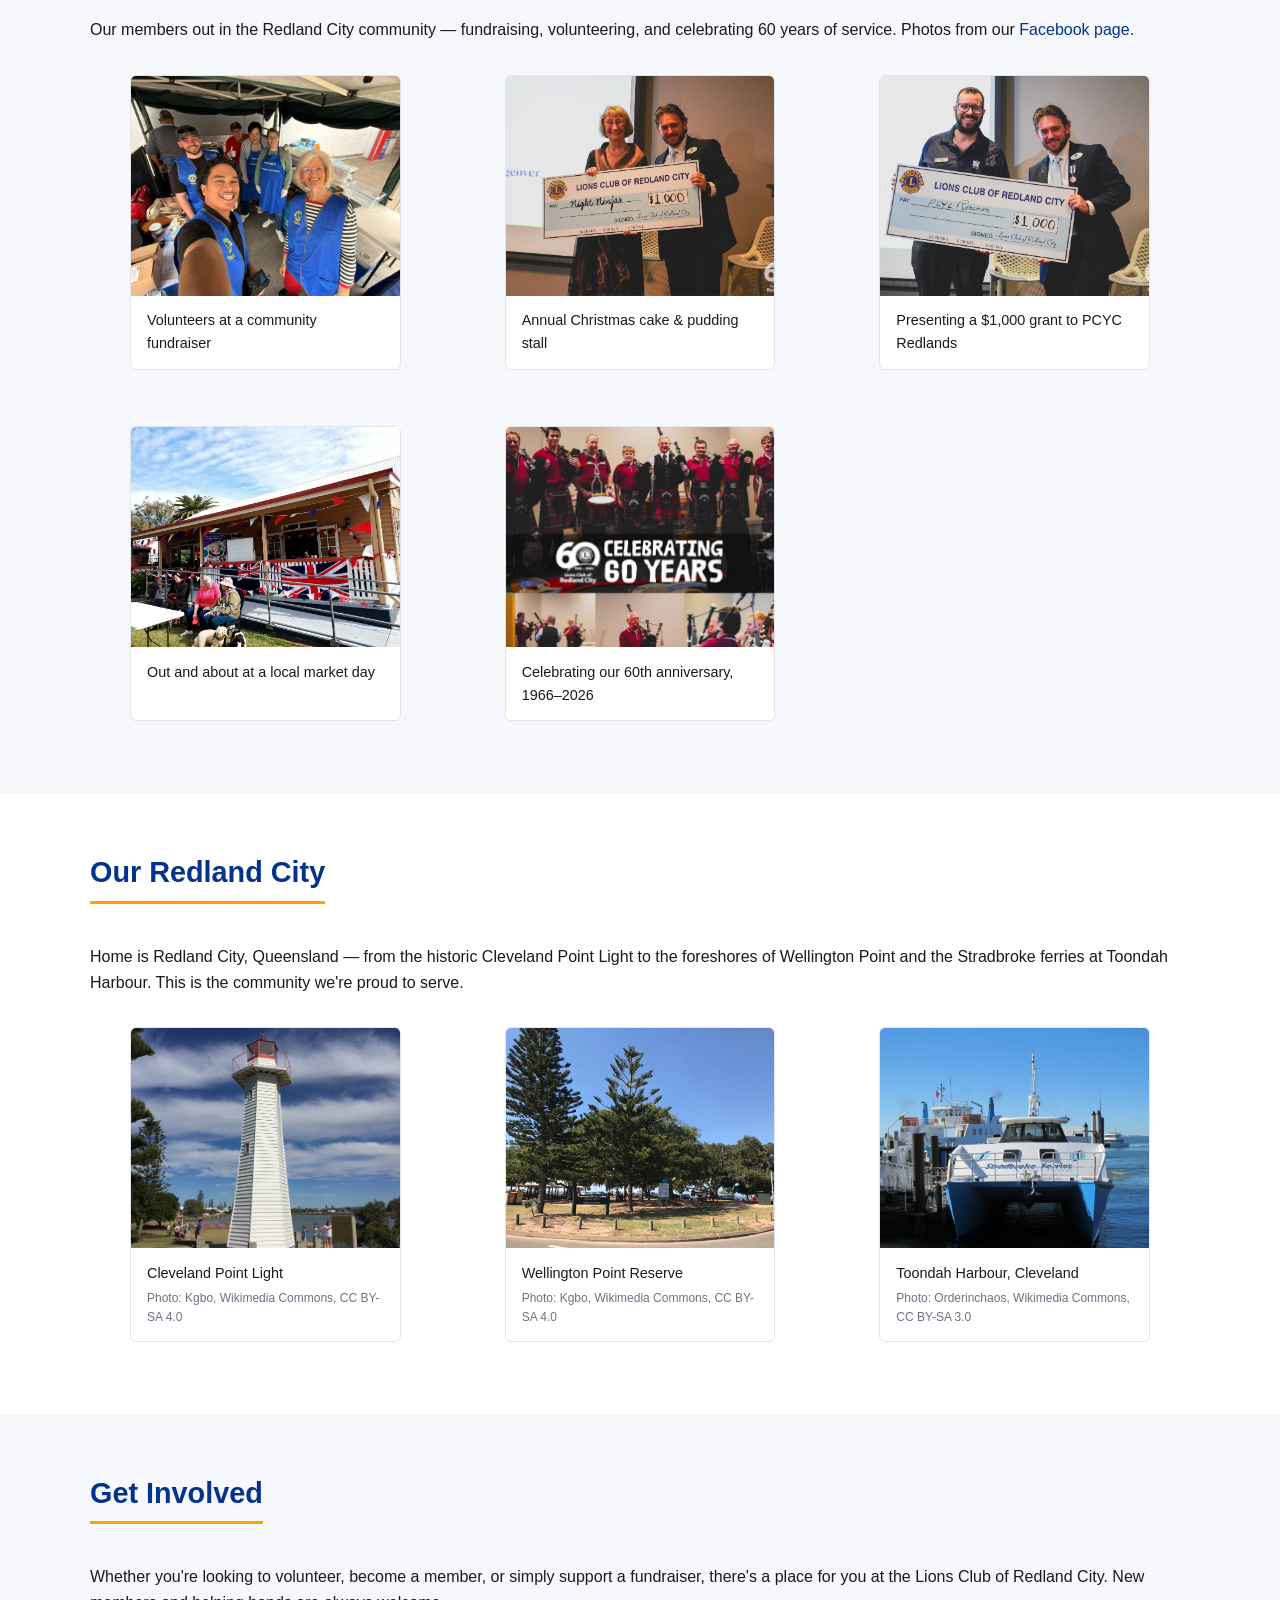
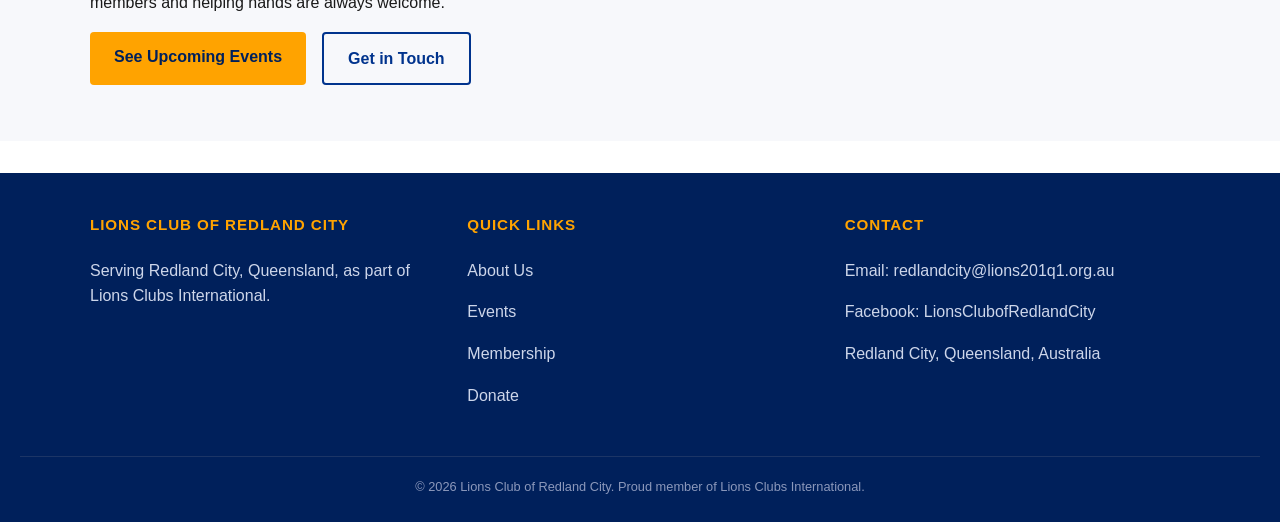
==== commit c550d52e: "Replace homepage hero logo with 60th anniversary banner" ====
--- a/index.html
+++ b/index.html
@@ -34,11 +34,9 @@
 </header>
 
 <section class="hero">
-  <img src="images/lions-logo.png" alt="Lions Club of Redland City — 60th Anniversary badge, 1966-2026" class="hero-logo">
-  <div class="motto">We Serve</div>
-  <h1>Lions Club of Redland City</h1>
-  <p>Proudly serving the Redland City community through hands-on service, local fundraising, and fellowship — part of Lions Clubs International, the world's largest service club organization.</p>
-  <div class="btn-row">
+  <h1 class="sr-only">Lions Club of Redland City — 60 Years of Service, 1966–2026</h1>
+  <img src="images/banner.png" alt="Lions Club of Redland City, 60th Anniversary 1966-2026. 60 years of service, countless lives changed. Proudly serving our community since 1966. We Serve. We Care. We Make a Difference." class="hero-banner">
+  <div class="btn-row" style="margin-top: 2rem;">
     <a href="membership.html" class="btn">Become a Member</a>
     <a href="donate.html" class="btn btn-outline">Support Our Work</a>
   </div>
--- a/css/style.css
+++ b/css/style.css
@@ -145,8 +145,30 @@
 .hero {
   background: linear-gradient(135deg, var(--lions-blue) 0%, var(--lions-navy) 100%);
   color: #fff;
-  padding: 4rem 1.25rem;
+  padding: 2.5rem 1.25rem;
   text-align: center;
+}
+
+.hero-banner {
+  display: block;
+  width: 100%;
+  max-width: 1000px;
+  height: auto;
+  margin: 0 auto;
+  border-radius: 10px;
+  box-shadow: 0 8px 30px rgba(0,0,0,0.3);
+}
+
+.sr-only {
+  position: absolute;
+  width: 1px;
+  height: 1px;
+  padding: 0;
+  margin: -1px;
+  overflow: hidden;
+  clip: rect(0, 0, 0, 0);
+  white-space: nowrap;
+  border: 0;
 }
 
 .hero h1 {
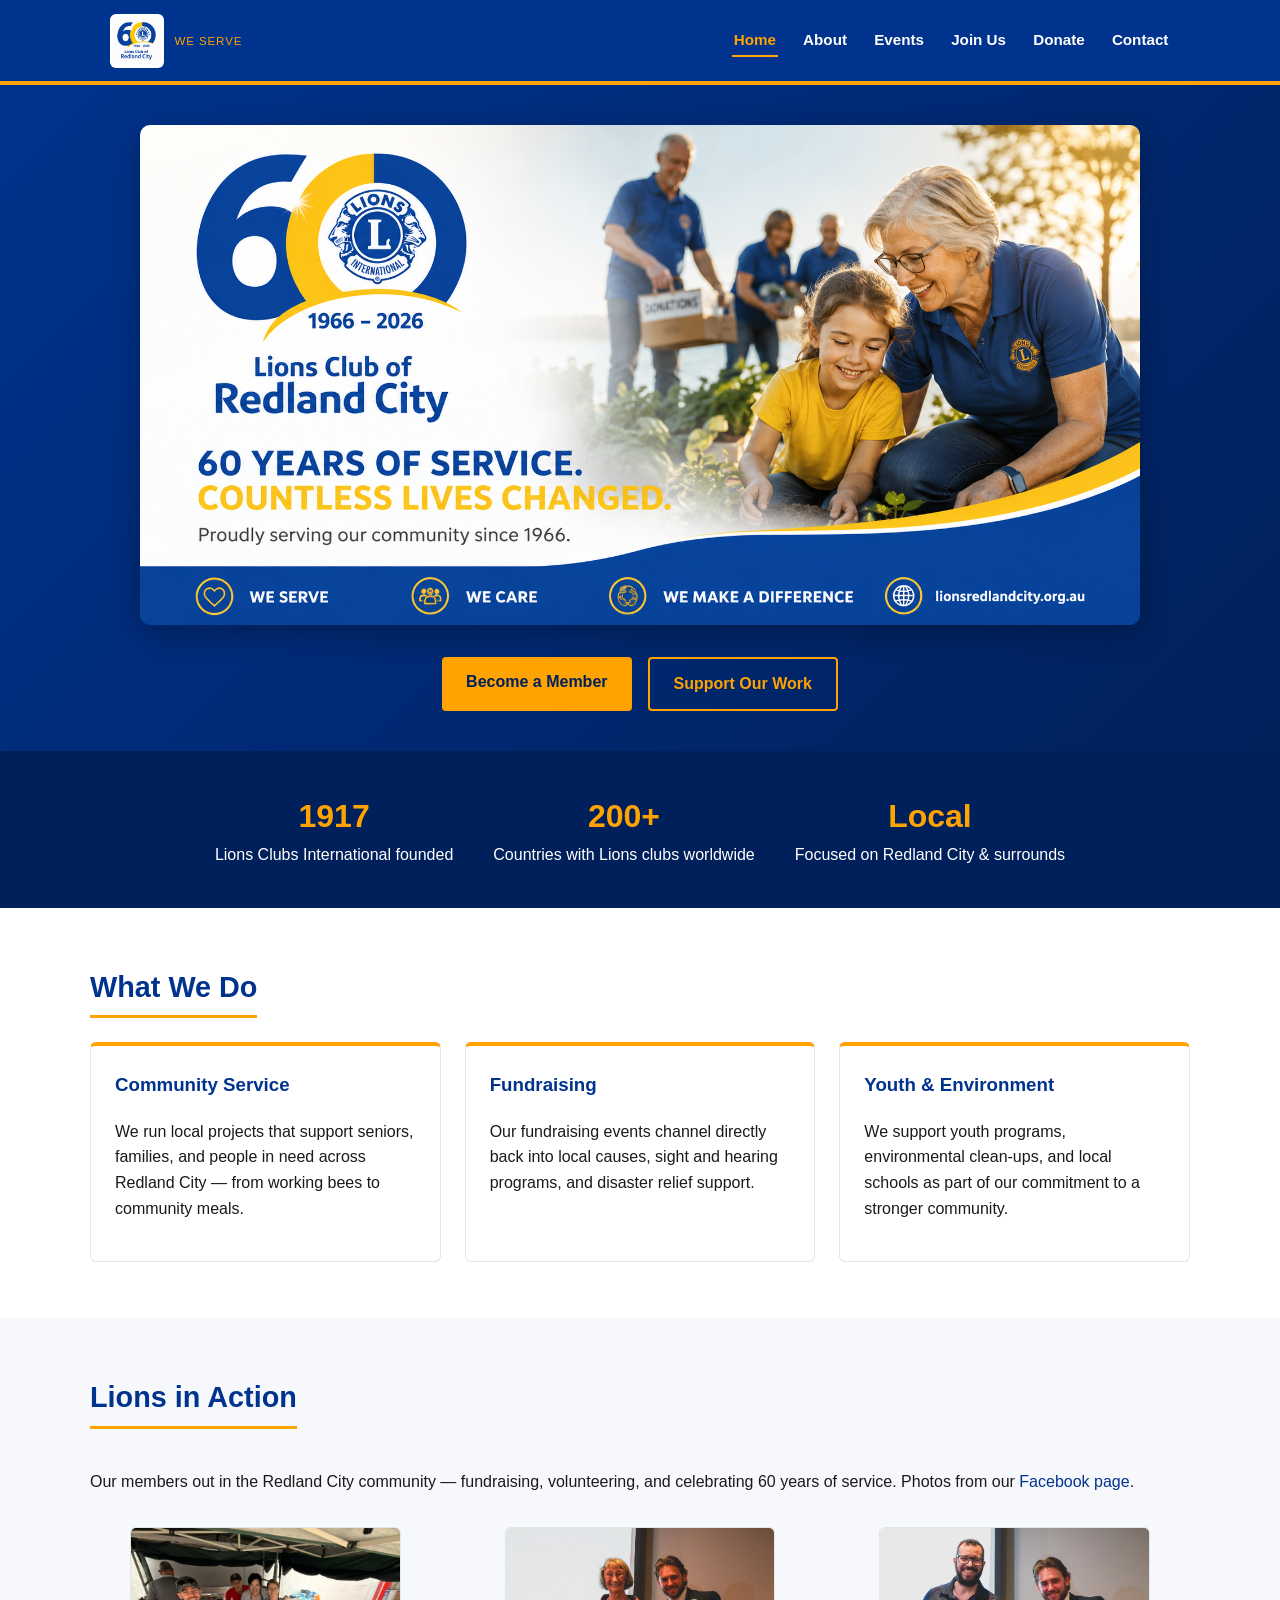
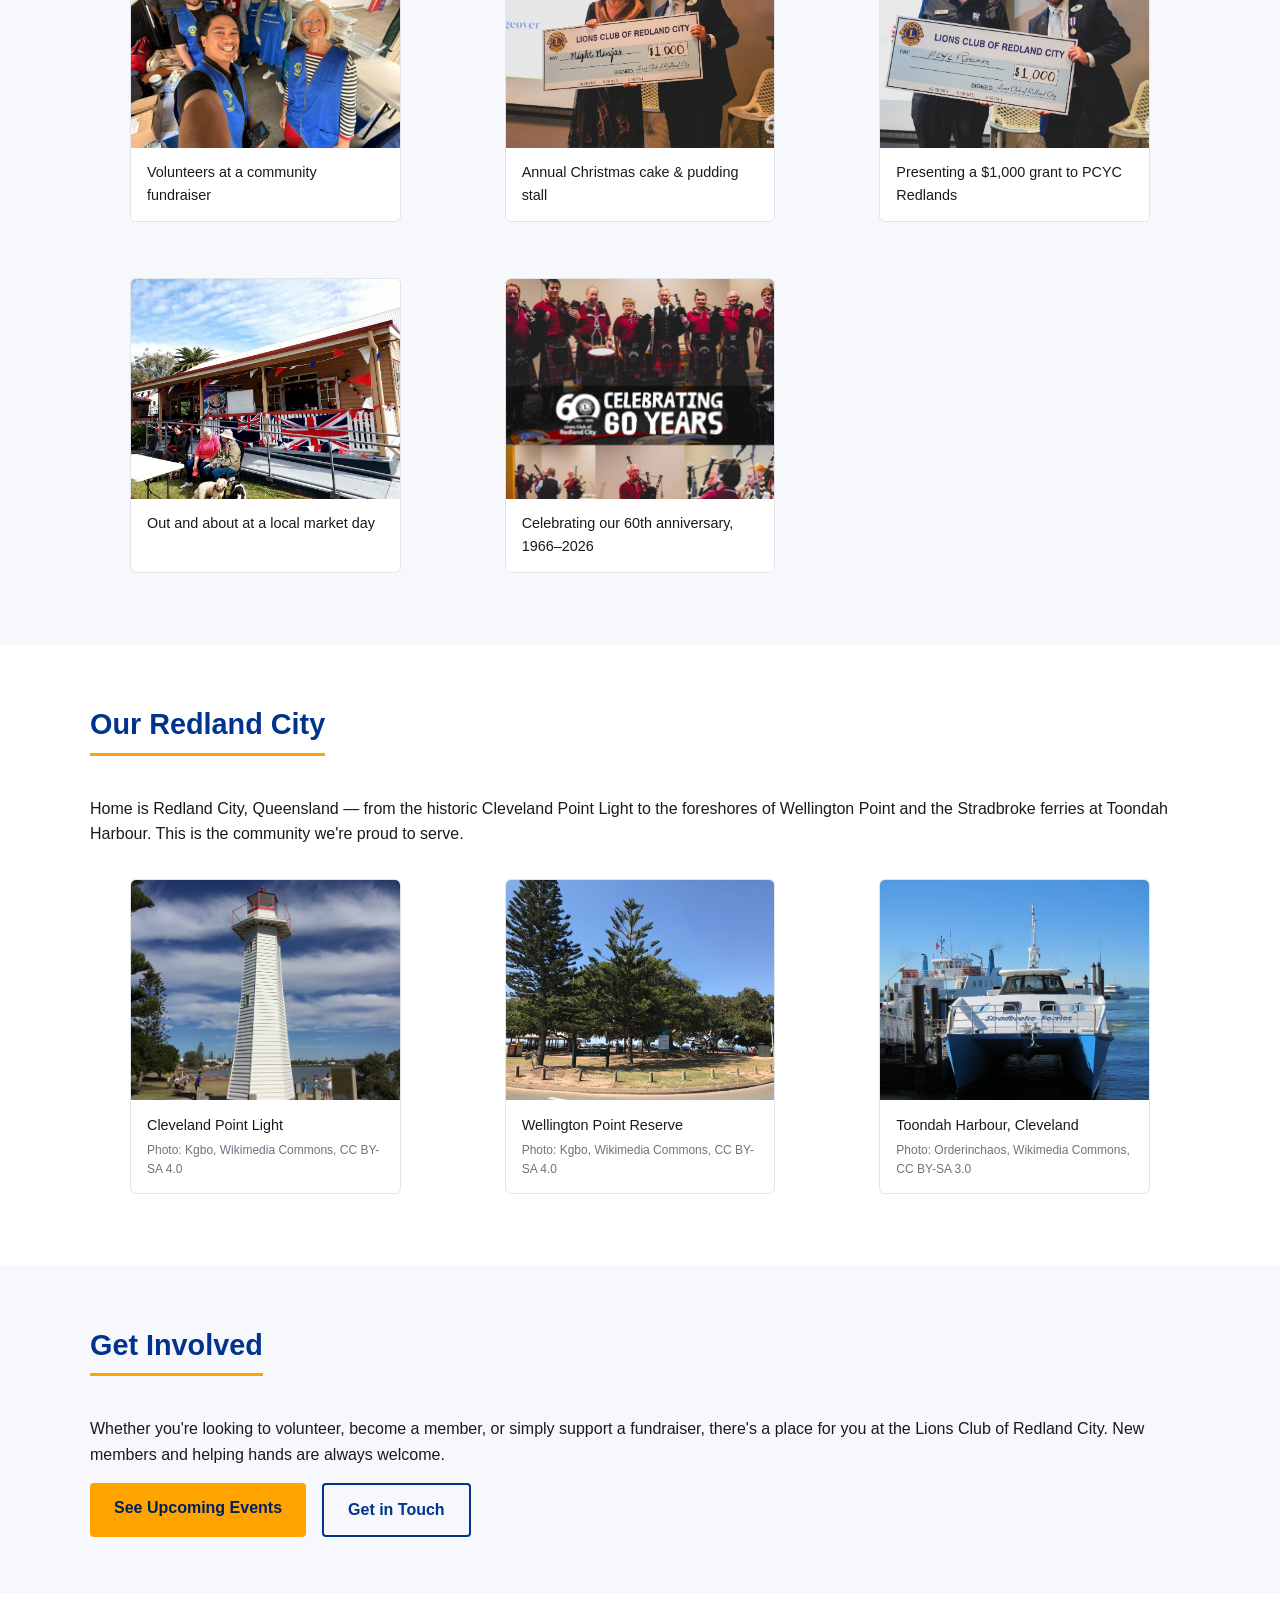
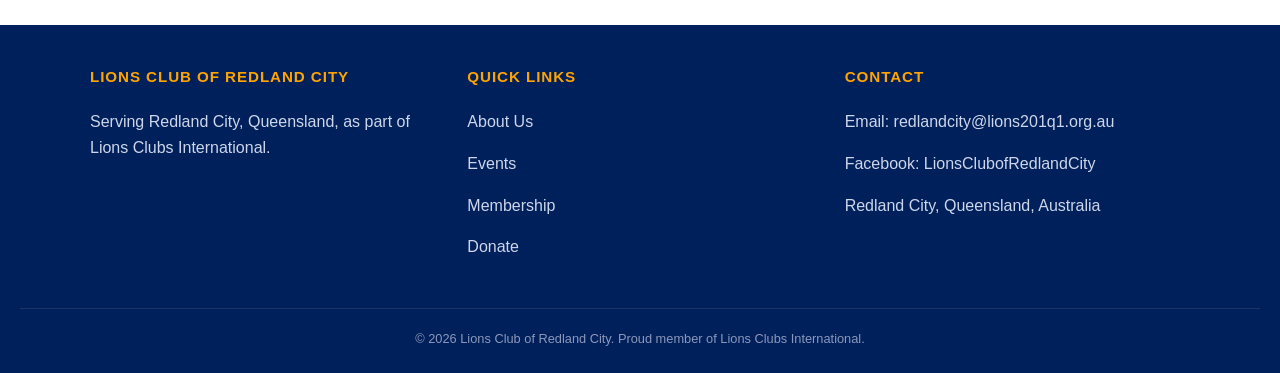
==== commit 8efd8ad2: "Hide Kindness Project page from navigation and homepage Links commented out (easy to restore); page " ====
--- a/index.html
+++ b/index.html
@@ -24,7 +24,7 @@
         <li><a href="index.html" class="active">Home</a></li>
         <li><a href="about.html">About</a></li>
         <li><a href="events.html">Events</a></li>
-        <li><a href="kindness-project.html">Kindness Project</a></li>
+        <!-- HIDDEN: <li><a href="kindness-project.html">Kindness Project</a></li> -->
         <li><a href="membership.html">Join Us</a></li>
         <li><a href="donate.html">Donate</a></li>
         <li><a href="contact.html">Contact</a></li>
@@ -64,11 +64,13 @@
         <h3>Youth &amp; Environment</h3>
         <p>We support youth programs, environmental clean-ups, and local schools as part of our commitment to a stronger community.</p>
       </div>
+      <!-- HIDDEN: Kindness Project card
       <div class="card">
         <h3>Redlands Kindness Project</h3>
         <p>Our new initiative recognising community members who quietly make a positive difference. Nominations open September 2026.</p>
         <p><a href="kindness-project.html">Learn more &amp; nominate someone &rarr;</a></p>
       </div>
+      -->
     </div>
   </div>
 </section>
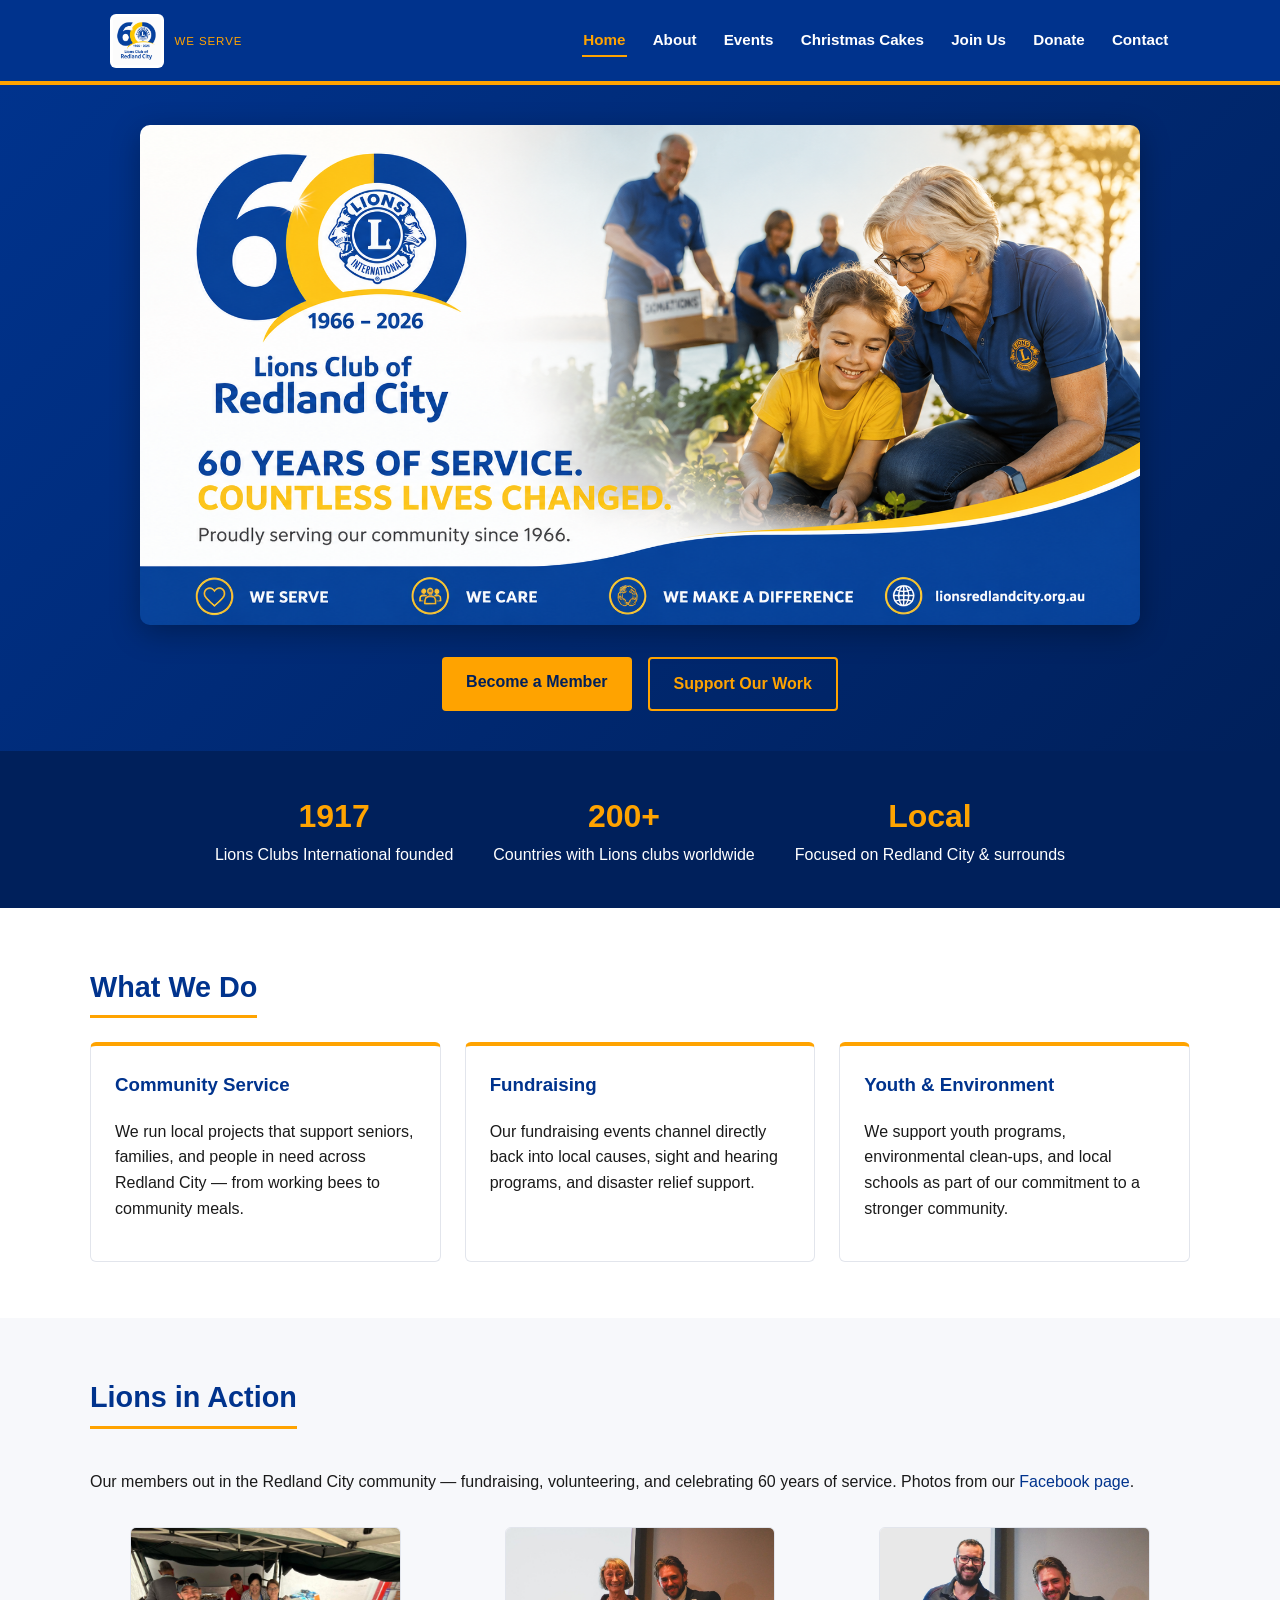
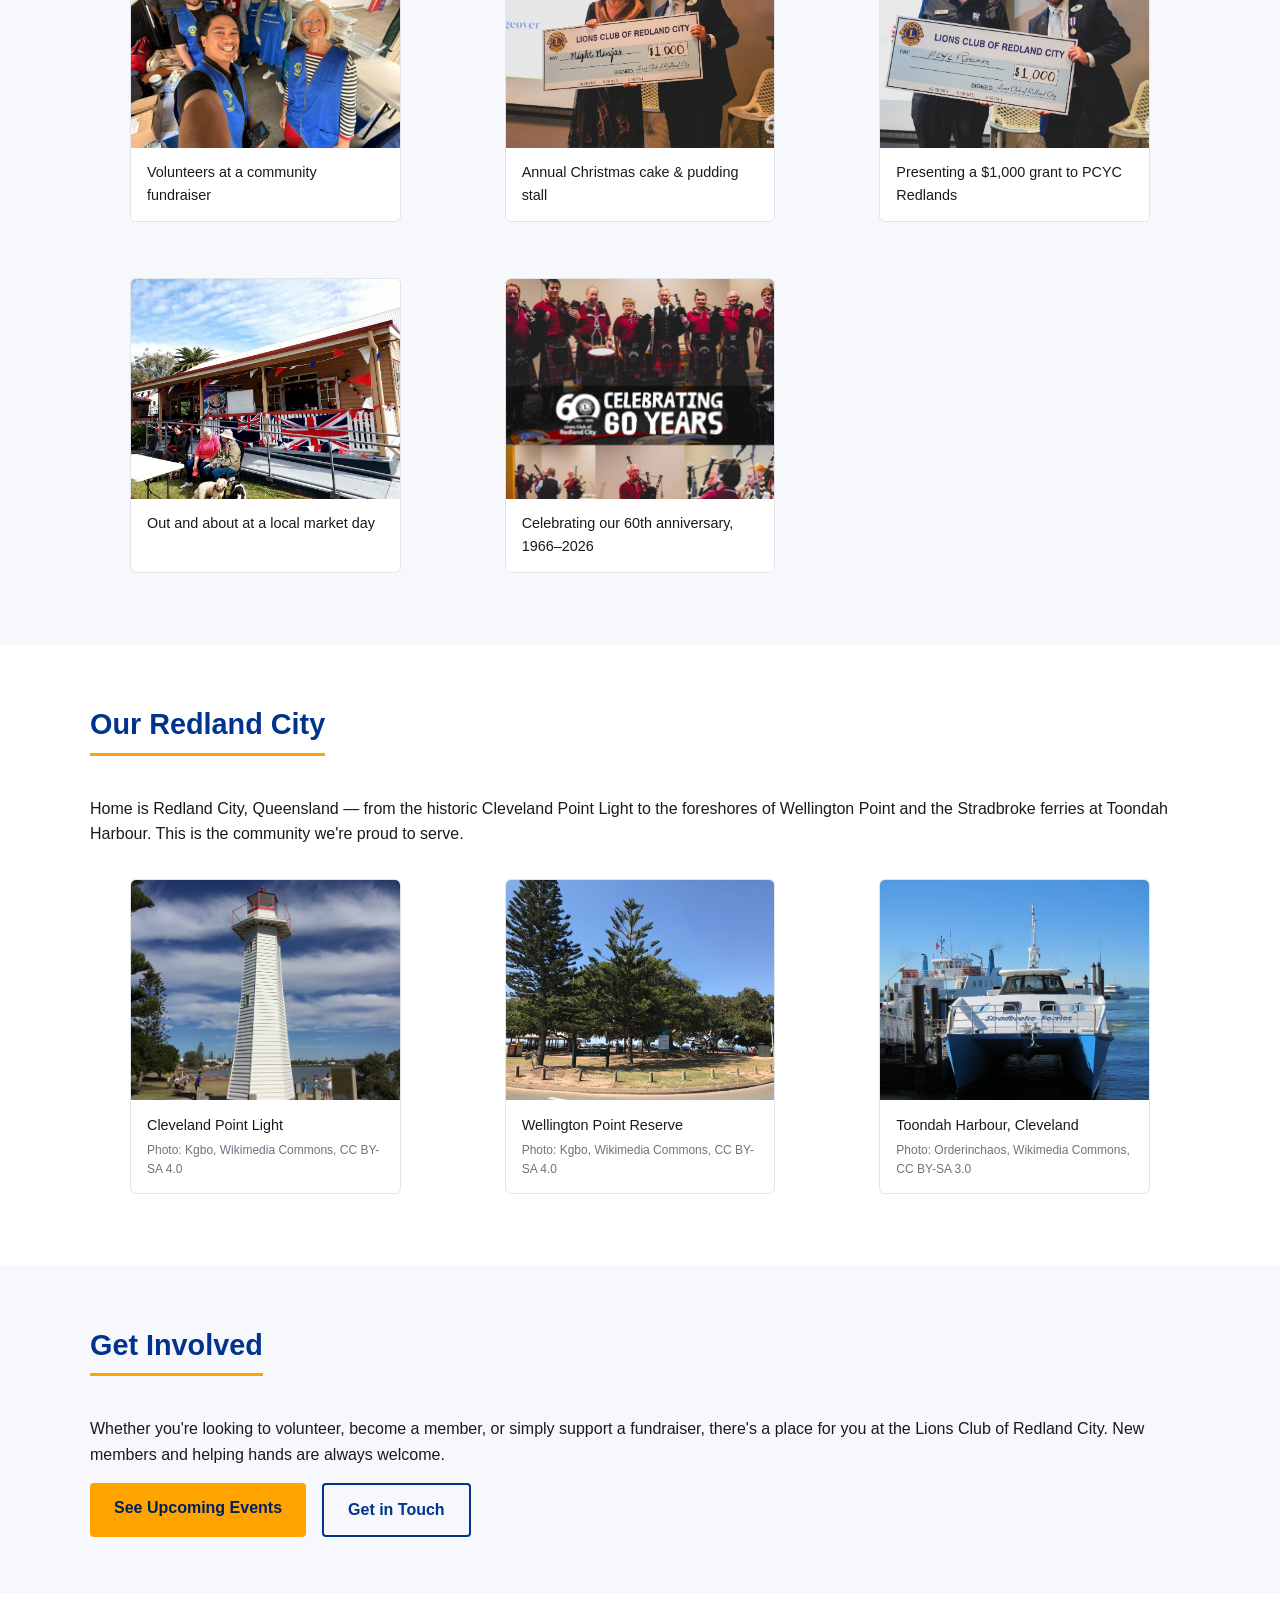
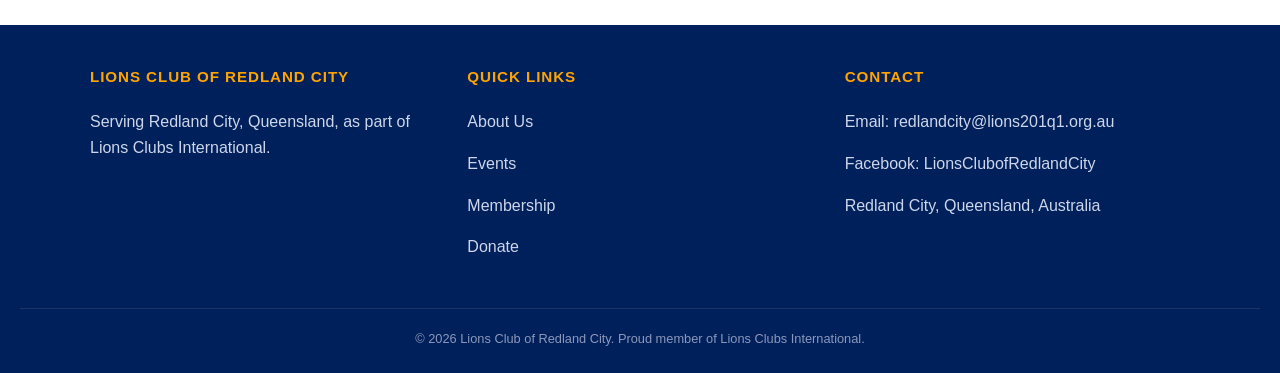
==== commit 356fa34c: "Add Christmas Cakes page and menu link New festive page for the 1kg Christmas Cake ($17) and 80g min" ====
--- a/index.html
+++ b/index.html
@@ -25,6 +25,7 @@
         <li><a href="about.html">About</a></li>
         <li><a href="events.html">Events</a></li>
         <!-- HIDDEN: <li><a href="kindness-project.html">Kindness Project</a></li> -->
+        <li><a href="christmas-cakes.html">Christmas Cakes</a></li>
         <li><a href="membership.html">Join Us</a></li>
         <li><a href="donate.html">Donate</a></li>
         <li><a href="contact.html">Contact</a></li>
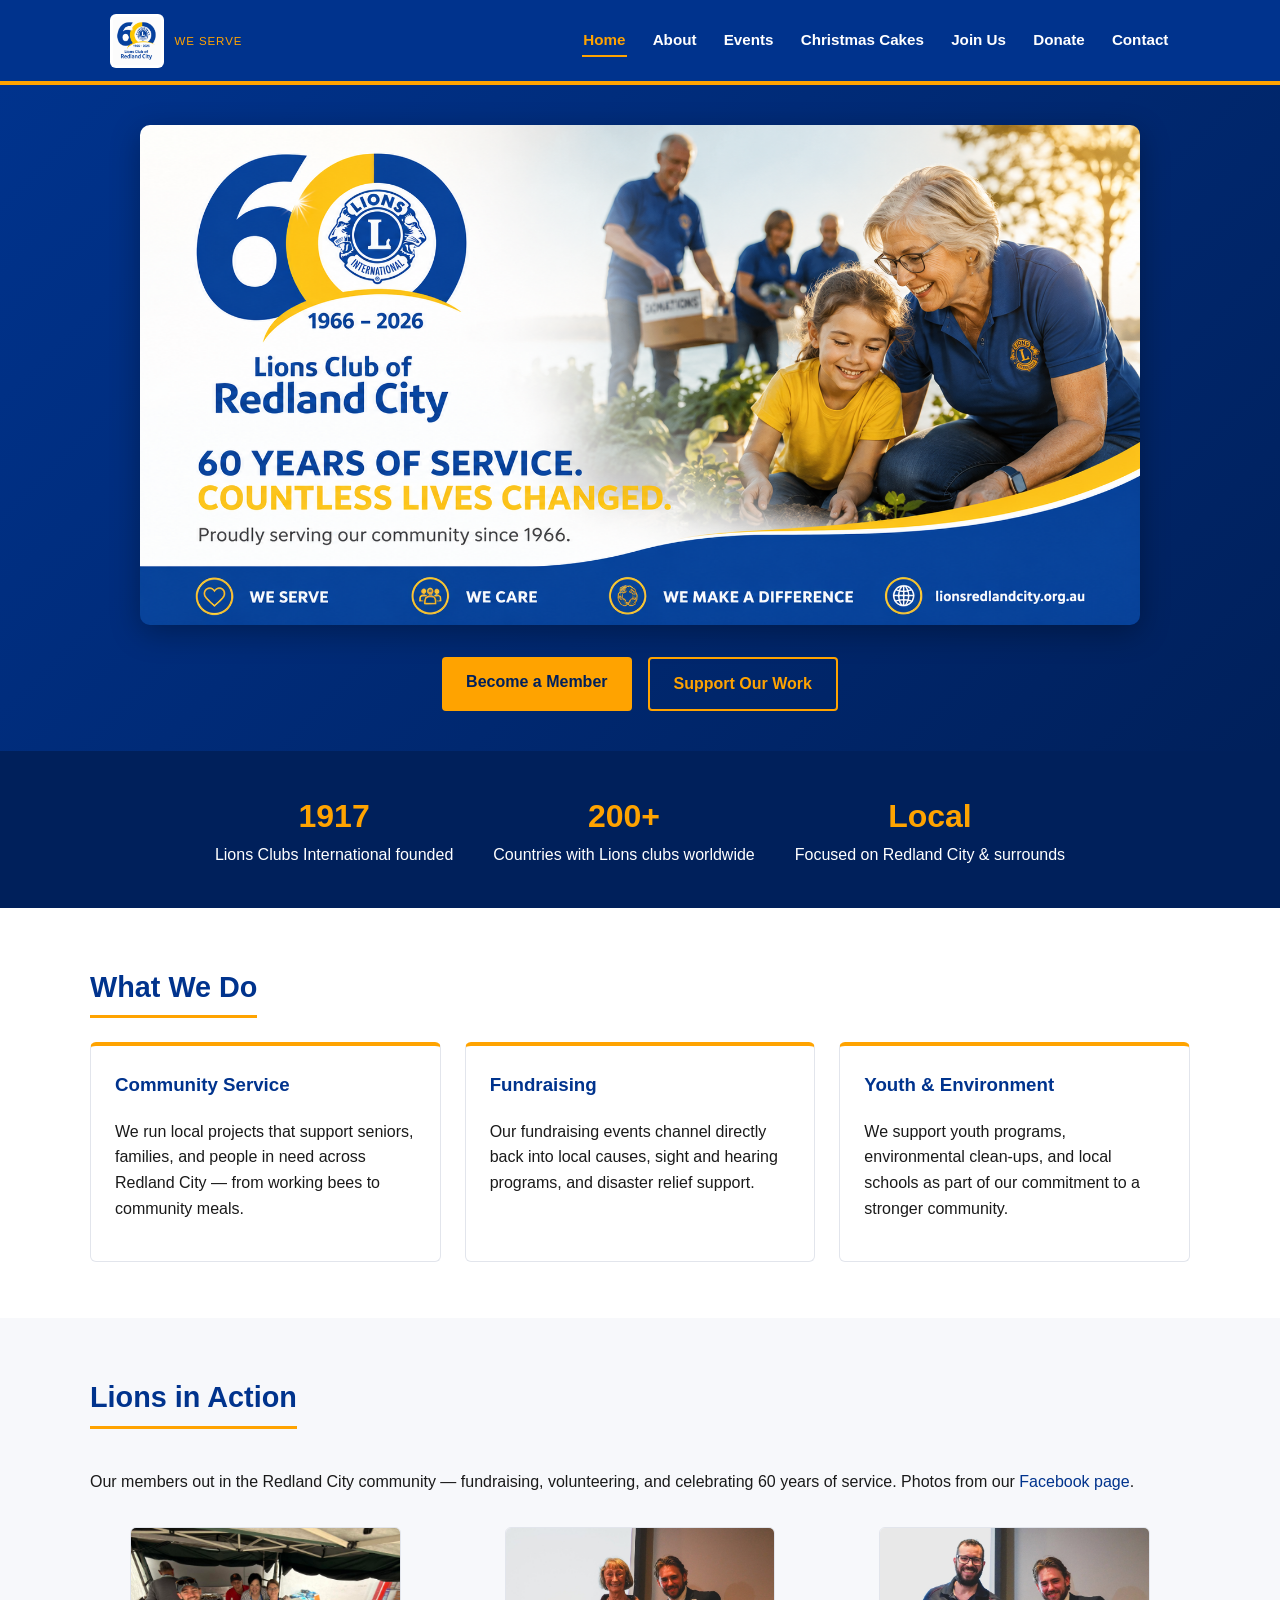
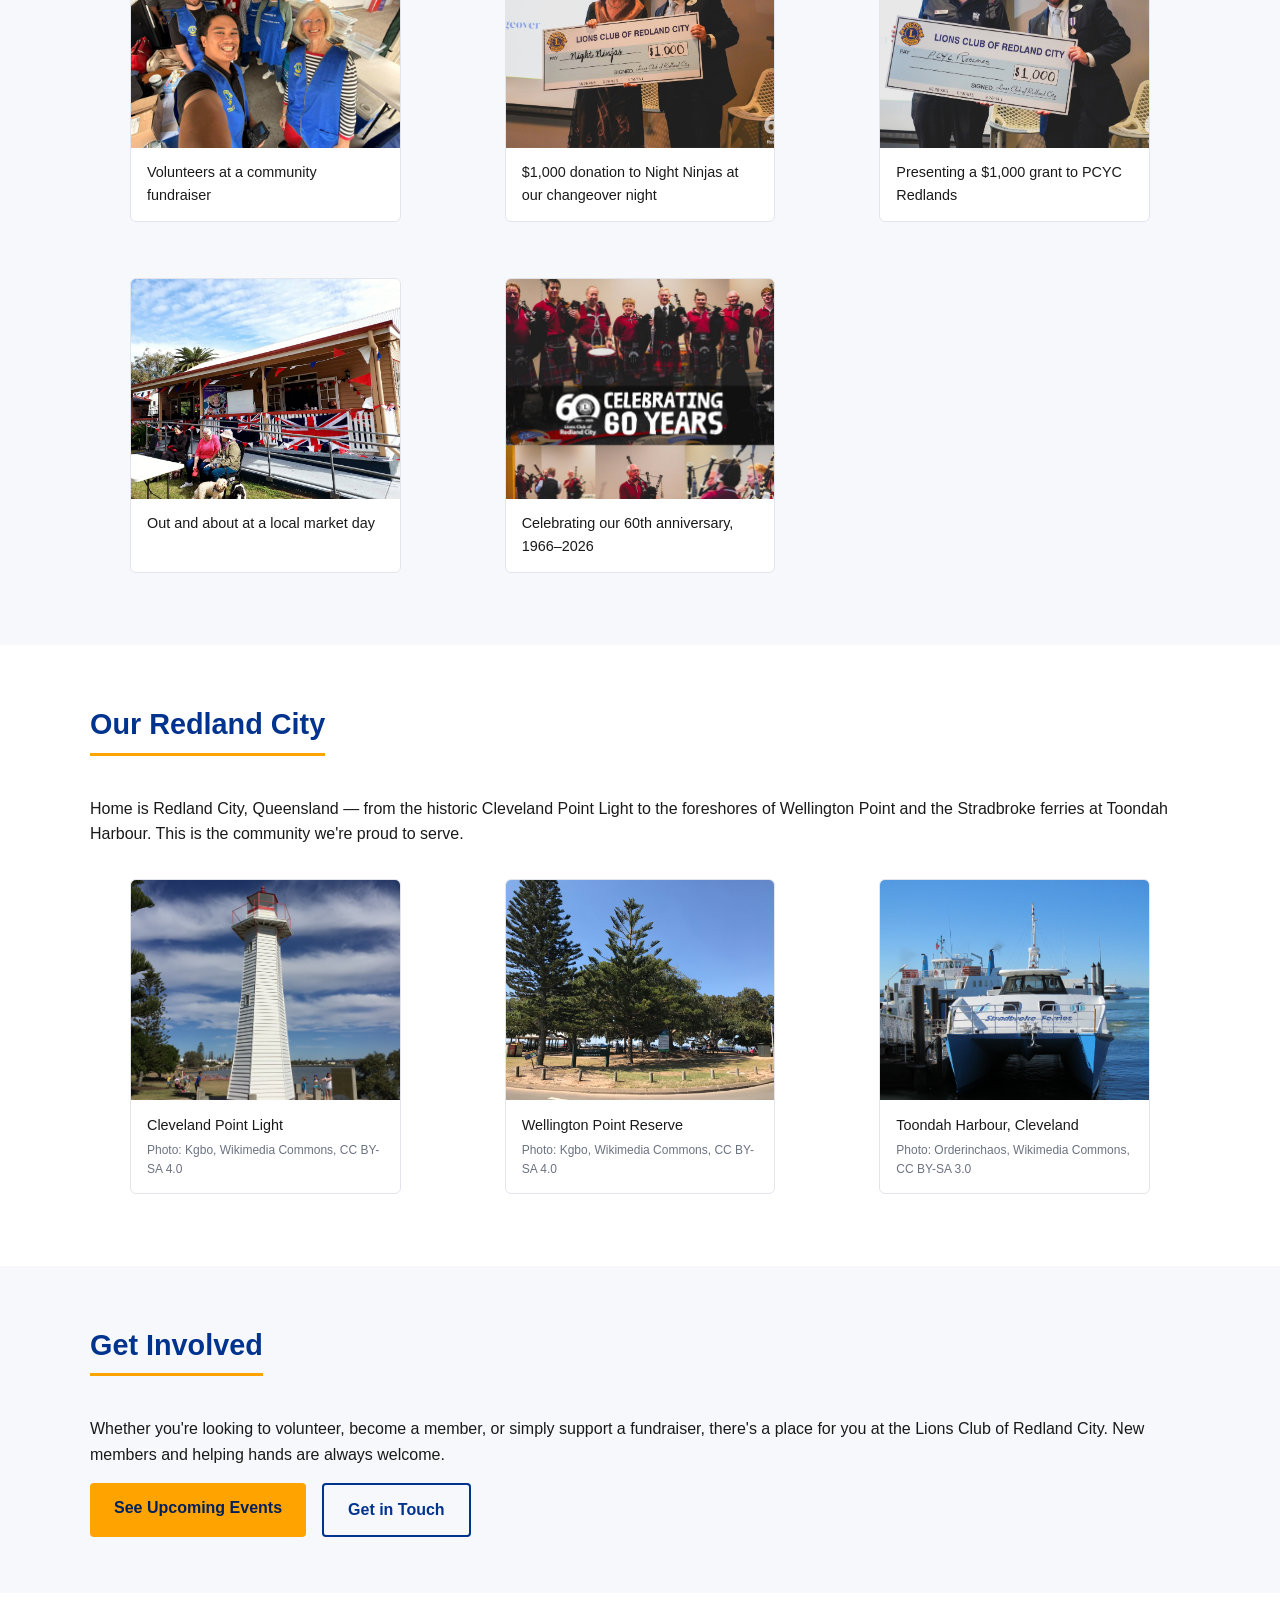
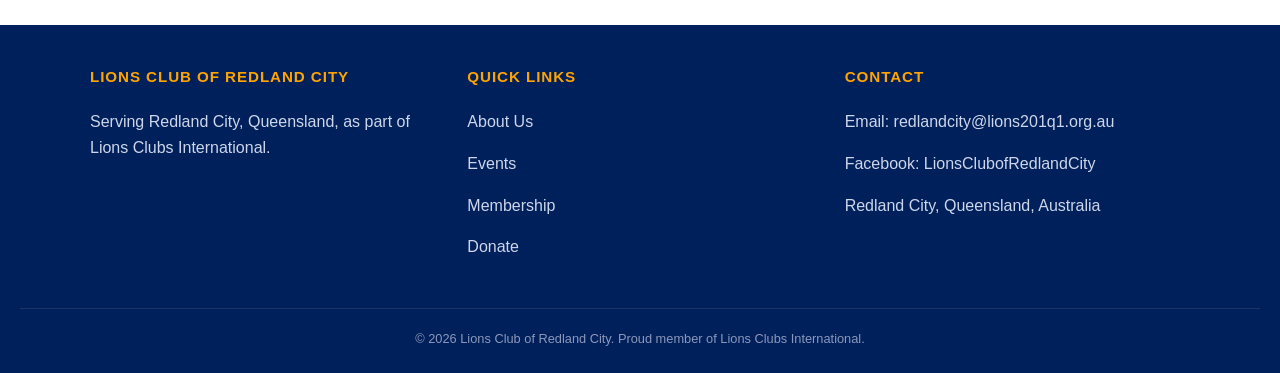
==== commit 5b876dc2: "Fix home page photo caption: cheque presentation, not cake stall Co-Authored-By: Claude Opus 5.5 <no" ====
--- a/index.html
+++ b/index.html
@@ -86,8 +86,8 @@
         <figcaption>Volunteers at a community fundraiser</figcaption>
       </figure>
       <figure class="photo-card">
-        <img src="images/member-christmas-cake-stall.jpg" alt="A Lions Club of Redland City member selling Christmas cakes and puddings at a stall">
-        <figcaption>Annual Christmas cake &amp; pudding stall</figcaption>
+        <img src="images/member-christmas-cake-stall.jpg" alt="Two Lions Club of Redland City members holding a large $1,000 cheque made out to Night Ninjas at the club changeover night">
+        <figcaption>$1,000 donation to Night Ninjas at our changeover night</figcaption>
       </figure>
       <figure class="photo-card">
         <img src="images/cheque-presentation-pcyc-redlands.jpg" alt="Lions Club of Redland City presenting a $1,000 cheque to PCYC Redlands">
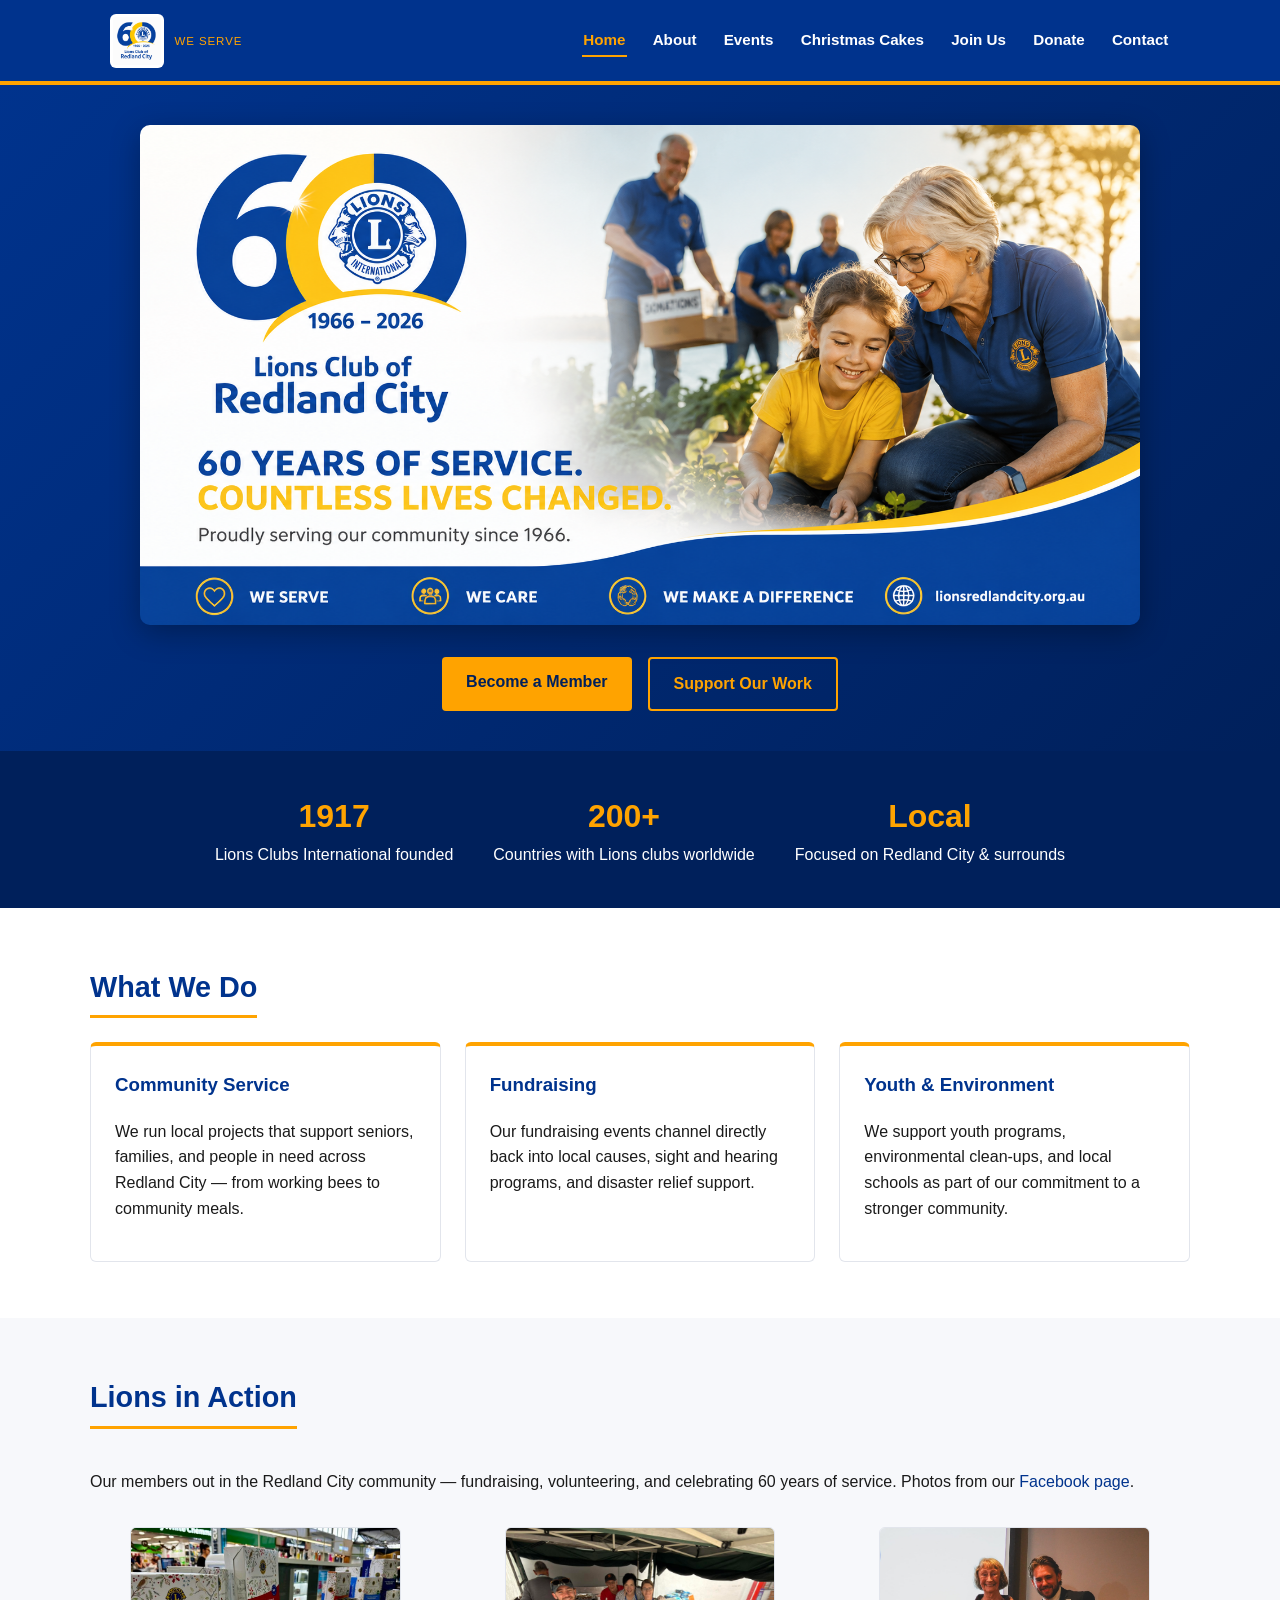
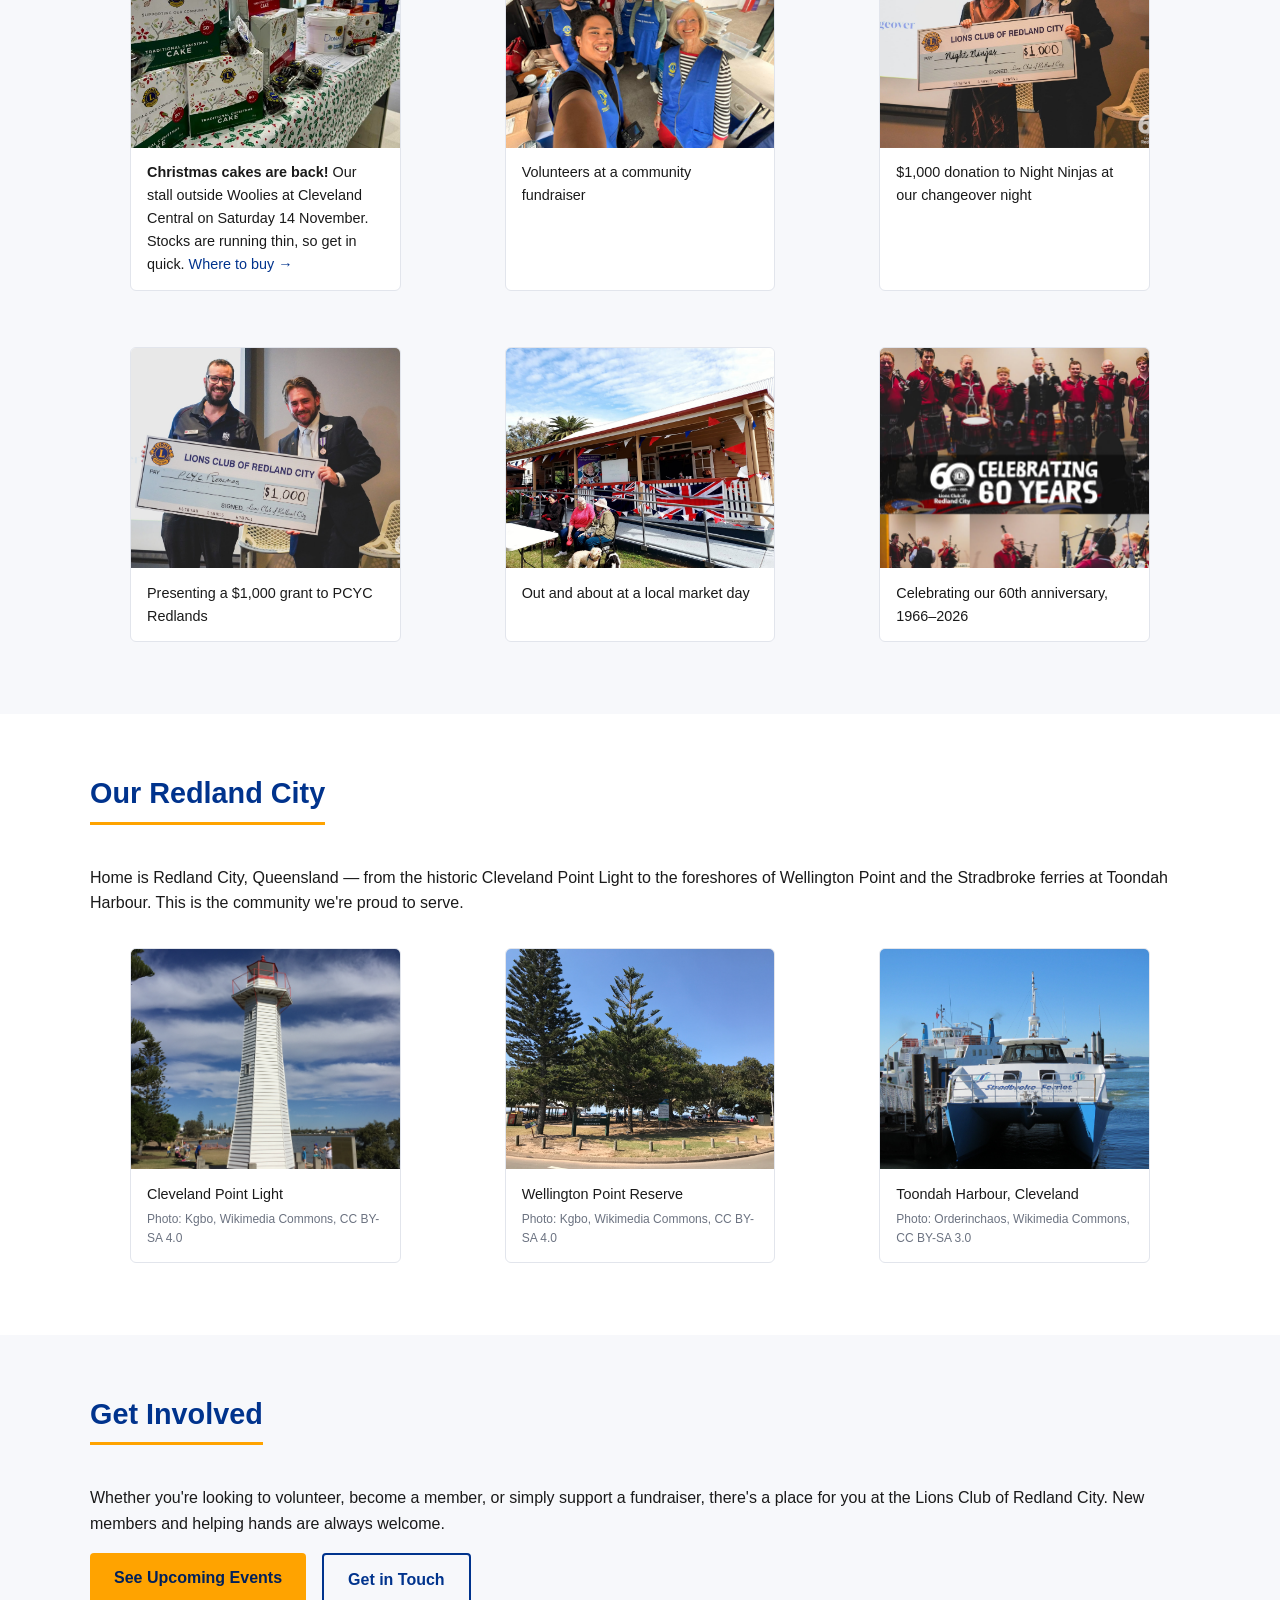
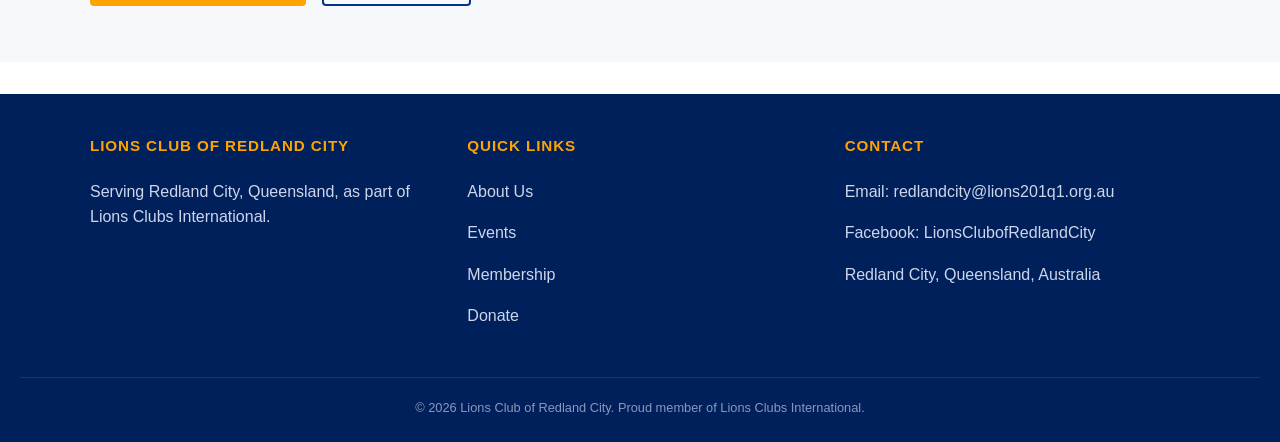
==== commit 0e769a91: "Add cake stall news to Lions in Action; real photos, puddings and gluten free on cake page Co-Author" ====
--- a/index.html
+++ b/index.html
@@ -81,6 +81,13 @@
     <h2 class="section-title">Lions in Action</h2>
     <p>Our members out in the Redland City community — fundraising, volunteering, and celebrating 60 years of service. Photos from our <a href="https://www.facebook.com/LionsClubofRedlandCity/" target="_blank" rel="noopener">Facebook page</a>.</p>
     <div class="photo-grid">
+      <figure class="photo-card">
+        <img src="images/christmas-cake-stall-cleveland-central.jpg" alt="Lions Christmas cakes, mini cakes and puddings on a holly-print table at the club's stall in Cleveland Central">
+        <figcaption>
+          <strong>Christmas cakes are back!</strong> Our stall outside Woolies at Cleveland Central on Saturday 14 November. Stocks are running thin, so get in quick.
+          <a href="christmas-cakes.html">Where to buy &rarr;</a>
+        </figcaption>
+      </figure>
       <figure class="photo-card">
         <img src="images/volunteers-community-bbq.jpg" alt="Lions Club of Redland City volunteers in branded vests at a community stall">
         <figcaption>Volunteers at a community fundraiser</figcaption>
